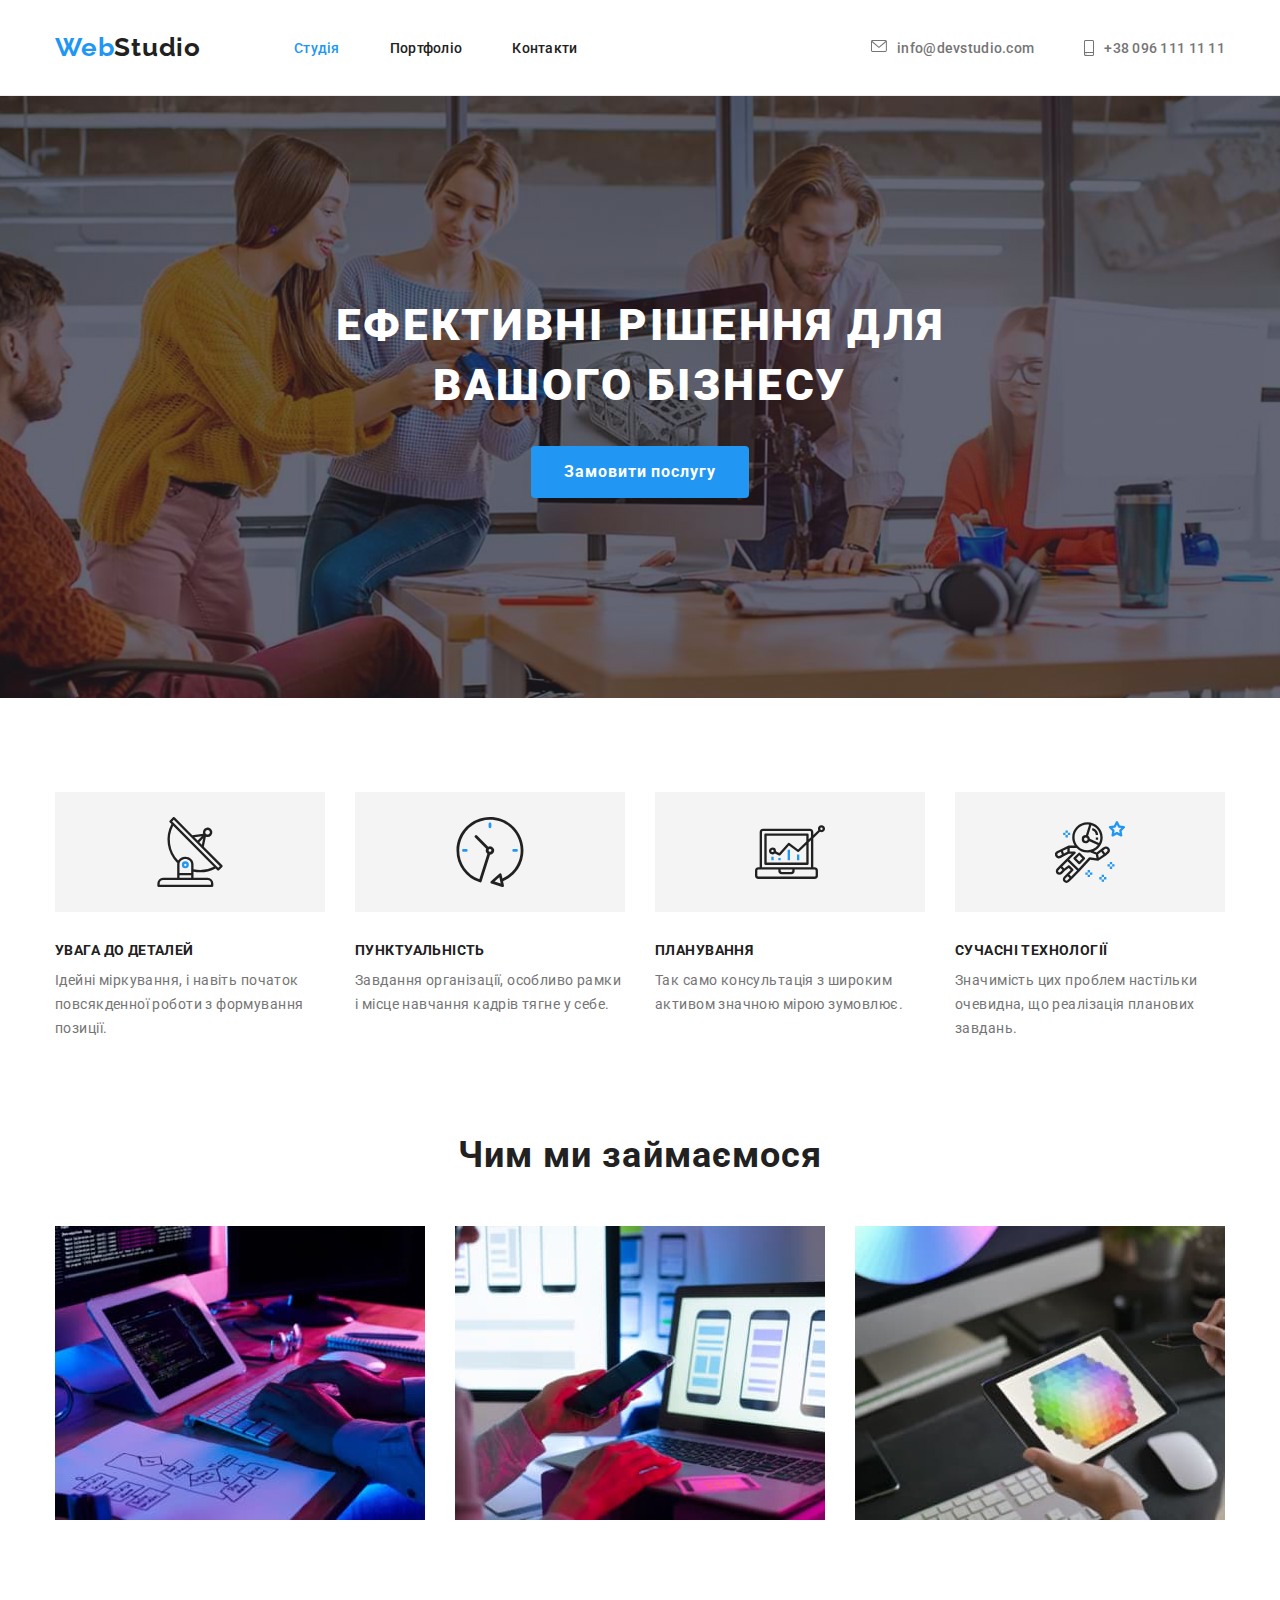
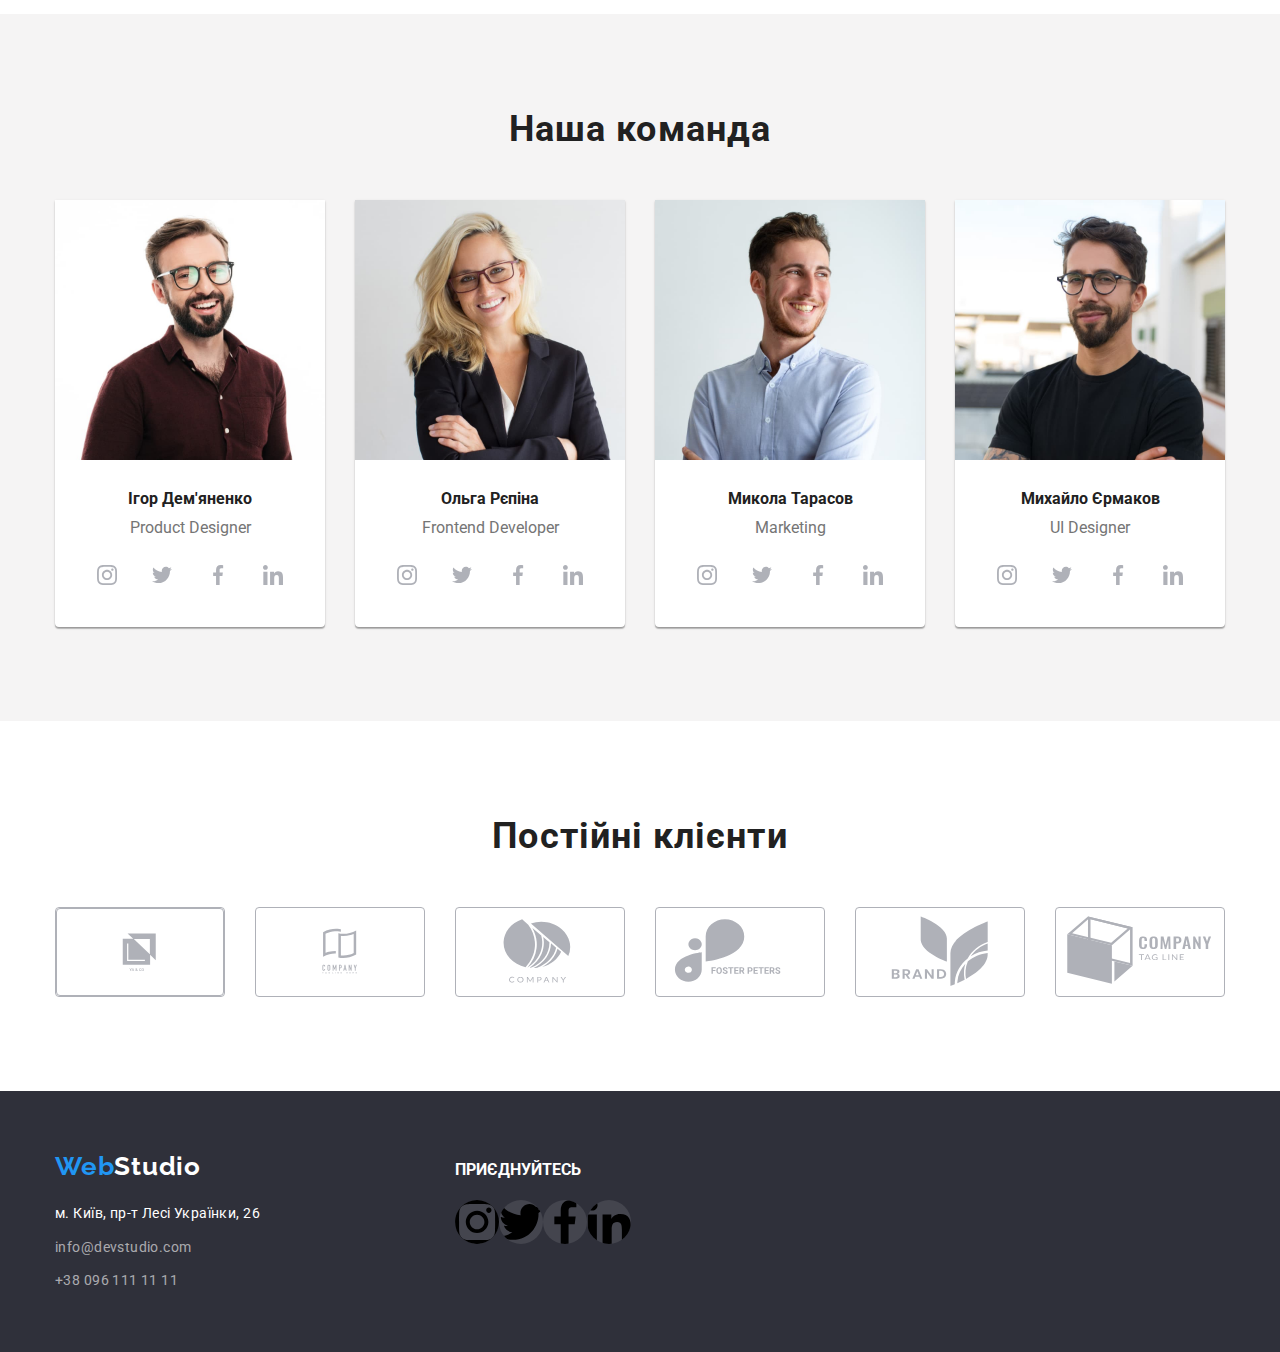
==== index.html @ d8702de1 "Initial commit" ====
<!DOCTYPE html>
<html lang="uk">
  <head>
    <meta charset="UTF-8" />
    <meta http-equiv="X-UA-Compatible" content="IE=edge" />
    <meta name="viewport" content="width=device-width, initial-scale=1.0" />
    <title>Студія</title>
    <link rel="preconnect" href="https://fonts.googleapis.com" />
    <link rel="preconnect" href="https://fonts.gstatic.com" crossorigin />
    <link
      href="https://fonts.googleapis.com/css2?family=Raleway:wght@700&family=Roboto:wght@400;500;700;900&display=swap"
      rel="stylesheet"
    />
    <link rel="stylesheet" href="https://cdnjs.cloudflare.com/ajax/libs/modern-normalize/1.1.0/modern-normalize.min.css"/>
    <link rel="stylesheet" href="./css/styles.css"/>
  </head>
  <body>
    <header>
      <!--navigation with logo, portfolio, contacts-->
        <div class="nav-list-flex container">
            <nav class="nav-list-flex">
            <a href="./index.html" class="webstudio-link">Web<span class="span-studio">Studio</span></a>
            <ul class="nav-list">
                <li class="item"><a href="./index.html" class="link current">Студія</a></li>
                <li class="item"><a href="./portfolio.html" class="link">Портфоліо</a></li>
                <li class="item"><a href="#" class="link">Контакти</a></li>
            </ul>
            </nav>
            <ul class="info-list-contacts">
                <li class="item"><a href="mailto:info@devstudio.com" class="contacts">
                    <svg class="contacs-svg" width="16" height="12">
                        <use href="./images/nav-sprite.svg#icon-e-mail"></use>
                    </svg>info@devstudio.com</a>
                </li>
                <li class="item"><a href="tel:+380961111111" class="contacts">
                    <svg class="contacs-svg" width="10" height="16">
                        <use href="./images/nav-sprite.svg#icon-phone"></use>
                    </svg>+38 096 111 11 11</a>
                </li>
            </ul>
        </div>
    </header>
    <!--main page including first slide with button, our benefits, what do we do, our team-->
    <main>
      <!--first slide with button "order services"-->
      <section class="hero">  
                <div class="container">
                        <h1 class="hero-title">Ефективні рішення для вашого бізнесу</h1>
                        <button class="hero-button" type="button">Замовити послугу</button>
                </div>     
        </section>
      <!--our benefits-->
      <section class="section">
        <div class="container">
          <h2 class="visually-hidden">Переваги</h2>
          <ul class="featueres list">
             <li class="item">
                <div class="quality antenna">  
                    <h3 class="featueres-title">Увага до деталей</h3>
                    <p class="featueres-link">
                    Ідейні міркування, і навіть початок повсякденної роботи з формування позиції.
                    </p>
                </div>    
            </li>
                
            <li class="item">
                <div class="quality clock">
                    <h3 class="featueres-title">Пунктуальність</h3>
                    <p class="featueres-link">
                    Завдання організації, особливо рамки і місце навчання кадрів
                    тягне у себе.
                    </p>
                </div>        
            </li>
            <li class="item">
                <div class="quality diagram">
                    <h3 class="featueres-title">Планування</h3>
                    <p class="featueres-link">
                    Так само консультація з широким активом значною мірою зумовлює.
                    </p>
                </div>    
            </li>
            <li class="item">
                <div class="quality astronaut">
                    <h3 class="featueres-title">Сучасні технології</h3>
                    <p class="featueres-link">
                    Значимість цих проблем настільки очевидна, що реалізація
                    планових завдань.
                    </p>
                </div>    
            </li>
          </ul>
        </div>
      </section>
      <!--what do we do-->
      <section class="section specificity">
        <div class="container">
          <h2 class="specificity">Чим ми займаємося</h2>
          <ul class="specif list">
            <li class="item">
              <img src="./images/prog_on_notebook.jpg" alt="Людина програмує" width="370" height="294"/>
            </li>
            <li class="item">
              <img src="./images/phone_and_notebook.jpg" alt="Людина обирає дизайн додатка для відображення на смартфоні" width="370" height="294"/>
            </li>
            <li class="item">
              <img src="./images/design_tablet.jpg" alt="Людина обирає колір з палітри на планшеті" width="370" height="294"/>
            </li>
          </ul>
        </div>
      </section>
      <!--our team-->
      <section class="section team-bg">
        <div class="container">
          <h2 class="team">Наша команда</h2>
          <ul class="all-team list">
            <li class="item">
              <img
                src="./images/igor.jpg"
                alt="фото Ігоря Дем'яненко"
                width="270"
                height="260"/>
                <div class="team-card">
                  <h3 class="name-title">Ігор Дем'яненко</h3>
                  <p class="position-title">Product Designer</p>
                    <ul class="svg-social-links">
                        <li>  
                            <a href="#" class="social-links">
                                <svg viewBox="0 0 100 100" width="20"  class="soc-links-svg">
                                    <use xLink:href="./images/sprite.svg#icon-instagram"></use>
                                </svg>
                            </a>
                        </li>
                        <li>  
                            <a href="#" class="social-links">
                                <svg viewBox="0 0 100 100" width="20"  class="soc-links-svg">
                                    <use xLink:href="./images/sprite.svg#icon-twitter"></use>
                                </svg>
                            </a>
                        </li>
                        <li>  
                            <a href="#" class="social-links">
                                <svg viewBox="0 0 100 100" width="20"  class="soc-links-svg">
                                    <use xLink:href="./images/sprite.svg#icon-facebook"></use>
                                </svg>
                            </a>
                        </li>
                        <li>  
                            <a href="#" class="social-links">
                                <svg viewBox="0 0 100 100" width="20"  class="soc-links-svg">
                                    <use xLink:href="./images/sprite.svg#icon-linkedin"></use>
                                </svg>
                            </a>
                        </li>
                    </ul>
                </div>
            </li>
            <li class="item">
              <img
                src="./images/olga.jpg"
                alt="фото Ольги Рєпіної"
                width="270"
                height="260"/>
                <div class="team-card">  
                  <h3 class="name-title">Ольга Рєпіна</h3>
                    <p class="position-title">Frontend Developer</p>
                    <ul class="svg-social-links">
                      <li>  
                            <a href="#" class="social-links">
                                <svg viewBox="0 0 100 100" width="20"  class="soc-links-svg">
                                    <use xLink:href="./images/sprite.svg#icon-instagram"></use>
                                </svg>
                            </a>
                        </li>
                        <li>  
                        <a href="#" class="social-links">
                            <svg viewBox="0 0 100 100" width="20"  class="soc-links-svg">
                              <use xLink:href="./images/sprite.svg#icon-twitter"></use>
                            </svg>
                        </a>
                        </li>
                        <li>  
                        <a href="#" class="social-links">
                            <svg viewBox="0 0 100 100" width="20"  class="soc-links-svg">
                                <use xLink:href="./images/sprite.svg#icon-facebook"></use>
                            </svg>
                        </a>
                        </li>
                        <li>  
                            <a href="#" class="social-links">
                                <svg viewBox="0 0 100 100" width="20"  class="soc-links-svg">
                                <use xLink:href="./images/sprite.svg#icon-linkedin"></use>
                                </svg>
                            </a>
                        </li>
                    </ul>
                </div>
            </li>
            <li class="item">
              <img
                src="./images/mykola.jpg"
                alt="фото Миколи Тарасова"
                width="270"
                height="260"/>
                <div class="team-card"> 
                    <h3 class="name-title">Микола Тарасов</h3>
                    <p class="position-title">Marketing</p>
                    <ul class="svg-social-links">
                        <li>  
                              <a href="#" class="social-links">
                                  <svg viewBox="0 0 100 100" width="20"  class="soc-links-svg">
                                      <use xLink:href="./images/sprite.svg#icon-instagram"></use>
                                  </svg>
                              </a>
                        </li>
                        <li>  
                          <a href="#" class="social-links">
                              <svg viewBox="0 0 100 100" width="20"  class="soc-links-svg">
                                <use xLink:href="./images/sprite.svg#icon-twitter"></use>
                              </svg>
                          </a>
                        </li>
                        <li>  
                          <a href="#" class="social-links">
                              <svg viewBox="0 0 100 100" width="20"  class="soc-links-svg">
                                  <use xLink:href="./images/sprite.svg#icon-facebook"></use>
                              </svg>
                          </a>
                        </li>
                        <li>  
                            <a href="#" class="social-links">
                                <svg viewBox="0 0 100 100" width="20"  class="soc-links-svg">
                                <use xLink:href="./images/sprite.svg#icon-linkedin"></use>
                                </svg>
                            </a>
                        </li>
                    </ul>
                </div>
            </li>
            <li class="item">
              <img
                src="./images/mykhailo.jpg"
                alt="фото Михайла Єрмакова"
                width="270"
                height="260"/>
              <div class="team-card"> 
                <h3 class="name-title">Михайло Єрмаков</h3>
                <p class="position-title">UI Designer</p>
                <ul class="svg-social-links">
                    <li>  
                          <a href="#" class="social-links">
                              <svg viewBox="0 0 100 100" width="20"  class="soc-links-svg">
                                  <use xLink:href="./images/sprite.svg#icon-instagram"></use>
                              </svg>
                          </a>
                    </li>
                    <li>  
                      <a href="#" class="social-links">
                          <svg viewBox="0 0 100 100" width="20"  class="soc-links-svg">
                            <use xLink:href="./images/sprite.svg#icon-twitter"></use>
                          </svg>
                      </a>
                    </li>
                    <li>  
                      <a href="#" class="social-links">
                          <svg viewBox="0 0 100 100" width="20"  class="soc-links-svg">
                              <use xLink:href="./images/sprite.svg#icon-facebook"></use>
                          </svg>
                      </a>
                    </li>
                    <li>  
                        <a href="#" class="social-links">
                            <svg viewBox="0 0 100 100" width="20"  class="soc-links-svg">
                            <use xLink:href="./images/sprite.svg#icon-linkedin"></use>
                            </svg>
                        </a>
                    </li>
                </ul>
              </div> 
            </li>
          </ul>
        </div>
      </section>
    </main>
    <!--our clients--> 
    <section class="clients">
        <div class="container">
            <h2 class="clients-title">Постійні клієнти</h2>
            <ul class="clients-list">
                <li class="clients-item">
                    <a href="#" class="link clients-link">
                        <svg viewBox="0 0 100 100" width="170" height="92" class="link clients-link">
                            <use xLink:href="./images/sprite_companis.svg#icon-logo"></use>
                        </svg>
                    </a>
                </li>
                <li class="clients-item">
                    <a href="#" class="link clients-link">
                        <svg viewBox="0 0 100 100" width="170" height="92" class="">
                            <use xLink:href="./images/sprite_companis.svg#icon-logo-1"></use>
                        </svg>
                    </a>
                </li>
                <li class="clients-item">
                    <a href="#" class="link clients-link">
                        <svg class="clients-svg" width="170" height="92">
                            <use href="./images/sprite_companis.svg#icon-logo-2"></use>
                        </svg>
                    </a>
                </li>
                <li class="clients-item">
                    <a href="#" class="link clients-link">
                        <svg class="clients-svg" width="170" height="92">
                            <use href="./images/sprite_companis.svg#icon-logo-3"></use>
                        </svg>
                    </a>
                </li>
                <li class="clients-item">
                    <a href="#" class="link clients-link">
                        <svg class="clients-svg" width="170" height="92">
                            <use href="./images/sprite_companis.svg#icon-logo-4"></use>
                        </svg>
                    </a>
                </li>
                <li class="clients-item">
                    <a href="#" class="link clients-link">
                        <svg class="clients-svg" width="170" height="92">
                            <use href="./images/sprite_companis.svg#icon-logo-5"></use>
                        </svg>
                    </a>
                </li>

            </ul>
        </div>
    </section>
    <!--footer with logo, address, contacts-->
    <footer class="footer">
        <div class="container footer-container">
            <div class="container-footer-adress">
                <a href="./index.html" class="webstudio-button">Web<span class="span-studio-button">Studio</span></a>
                <address class="adress-list">
                    <ul class="list">
                        <li><a href="https://goo.gl/maps/CPtrU1FHBa2aNyZL9" class="footer-list-item" target="_blank" rel="noopener noreferrer nofollow">
                        м. Київ, пр-т Лесі Українки, 26</a>
                        </li>
                        <li>
                        <a href="mailto:info@devstudio.com" class="footer-list">info@devstudio.com</a>
                        </li>
                        <li>
                        <a href="tel:+380961111111" class="footer-list">+38 096 111 11 11</a>
                        </li>
                    </ul>
                </address>
            </div>
            <div class="container-join-us">
                <p class="join-us">приєднуйтесь</p>
                <ul class="footer-networks">
                    <li>  
                        <a href="#" class="social-links">
                        <svg viewBox="0 0 100 100"  class="footer-social-links">
                        <use xLink:href="./images/sprite.svg#icon-instagram"></use>
                        </svg>
                        </a>
                    </li>
                    <li>  
                        <a href="#" class="social-links">
                        <svg viewBox="0 0 100 100" class="footer-social-links">
                        <use xLink:href="./images/sprite.svg#icon-twitter"></use>
                        </svg>
                        </a>
                    </li>
                    <li>  
                        <a href="#" class="social-links">
                        <svg viewBox="0 0 100 100"  class="footer-social-links">
                        <use xLink:href="./images/sprite.svg#icon-facebook"></use>
                        </svg>
                        </a>
                    </li>
                    <li>  
                        <a href="#" class="social-links">
                        <svg viewBox="0 0 100 100"  class="footer-social-links">
                        <use xLink:href="./images/sprite.svg#icon-linkedin"></use>
                        </svg>
                        </a>
                    </li>
                </ul>
            </div>
        </div>        
    </footer>
  </body>
</html>
---- css/styles.css ----
:root {
   /*fonts*/
    --main-font: 'Roboto', sans-serif;
    --secondary-font: 'Raleway', sans-serif;
    /* colors */
    --link-color: #2196F3;
    --hover-color: #188CE8;
    --logo-color: #000000;
    --main-light-color: #ffffff;
    --main-dark-color: #2F303A;
    --main-font-color: #212121;
    --secondary-font-color: #757575;
    --third-font-color: rgba(255, 255, 255, 0.6);
    --portfolio-bg-color: #f5f4f4;
    --icon-color: #AFB1B8;

}


/*body css*/

body{
    font-family: Roboto, sans-serif;
}

li {
    list-style-type: none;
}
  
a {
    text-decoration: none;
}

ul {
    margin: 0;
    padding: 0;
}
  
h1,
h2,
h3,
h4,
h5,
h6,
p {
    margin: 0;
    padding: 0;
}
  
img {
    display: block;
}
  
.list {
    list-style: none;
    padding: 0;
    margin: 0;
}
  
.link {
    list-style: none;
    padding: 0;
    margin: 0;
}

header {
    border-bottom: 1px solid #ECECEC;
}

header a {
    padding-bottom: 32px;
    padding-top: 32px;
}
.container {
    width: 1200px;
    margin-left: auto;
    margin-right: auto;
    padding-left: 15px;
    padding-right: 15px;
    /*outline: 2px solid orange;*/
}

.visually-hidden {
    position: absolute;
    width: 1px;
    height: 1px;
    margin: -1px;
    border: 0;
    padding: 0;
    
    white-space: nowrap;
    clip-path: inset(100%);
    clip: rect(0 0 0 0);
    overflow: hidden;
}

/* header css*/
.webstudio-link {
    font-family: Raleway, sans-serif;
    font-weight: 700;
    font-size: 26px;
    line-height: 31px;
    letter-spacing: 0.03em;
    color: var(--link-color);
}

.span-studio {
    color: var(--main-font-color);
}

.contacts {
    justify-content: end;
    color: #757575;
    display: flex;
}

.nav-list-flex {
    display: flex;
    align-items: center;
    /*border-bottom: 1px solid #ececec;*/
}

.nav-list-flex :last-child {
    margin-right: 0;
}

.nav-list {
    display: flex;
    margin-left: 93px;
    margin-bottom: 0px;
    margin-top: 0px;
  }

.nav-list .link {
    display: block;
    padding-top: 32px;
    padding-bottom: 32px;
    font-weight: 500;
    font-size: 14px;
    line-height: 16px;
    letter-spacing: 0.02em;
    color: var(--main-font-color);
}

.nav-list .item + .item {
    margin-left: 50px;
}

.info-list-contacts .item + .item {
    margin-left: 50px;
    display: flex;
    padding-left: 0;
}

.nav-list a:hover,
.nav-list a:focus {
    color: var(--link-color);
}

.info-list-contacts {
    display: flex;
    margin: 0 auto;
}

.info-list-contacts a {
    font-weight: 500;
    font-size: 14px;
    line-height: 16px;
    letter-spacing: 0.02em;
    color: var(--secondary-font-color);
}

.info-list-contacts a:hover,
.info-list-contacts a:focus {
    color: var(--link-color);
}
.nav-list-flex .link.current {
    color: var(--link-color);
}

.overlay {
    max-width: 1600px;
    height: 600px;
    margin-left: auto;
    margin-right: auto;
    background-image: url(../images/img\ overlay.jpg);
    background-size: cover;
    background-repeat: no-repeat;
    background-position: center;
}

.contacs-svg,
.contacs-svg {
  fill: currentColor;
  background-size: auto;
  display: flex;
}

.contacs-svg:nth-child(1) {
    margin-right: 10px;
}


.hero {
    background: var(--main-dark-color);
    text-align: center;
    padding-top: 200px;
    padding-bottom: 200px;
    background-image: linear-gradient(
      to right,
      rgba(47, 48, 58, 0.4),
      rgba(47, 48, 58, 0.4)
    ),
    url("../images/overlay.jpg");
    background-position: center;
    background-repeat: no-repeat; 
    background-size: cover;
}
.hero-title {
    font-weight: 900;
    font-size: 44px;
    line-height: 1.36;
    text-align: center;
    letter-spacing: 0.06em;
    text-transform: uppercase;
    color: var(--primary-white);
    margin: 0 auto;
    color: var(--main-light-color);
    margin-bottom: 30px;
    max-width: 696px;
    height: 120px;
}
.hero-button {
    background: var(--link-color);
    color: var(--main-light-color);
    border: 1px solid transparent;
    border-radius: 4px;
    padding: 10px 32px;
    font-weight: 700;
    font-size: 16px;
    line-height: 30px;
    text-align: center;
    letter-spacing: 0.06em;
}


.section {
    padding-top: 94px;
    padding-bottom: 94px;
}
.featueres {
    display: flex;
}
.featueres .item + .item {
    margin-left: 30px;
}
.featueres .item {
    width: 270px;
    margin-right: 0px;
    padding-inline-start: 0px;
}
.featueres-title {
    margin-top: 0px;
    margin-bottom: 10px;
    font-weight: 700;
    font-size: 14px;
    line-height: 16px;
    letter-spacing: 0.03em;
    text-transform: uppercase;
    color: var(--main-font-color);
}
.featueres-link {
    font-weight: 400;
    font-size: 14px;
    line-height: 24px;
    letter-spacing: 0.03em;
    color: var(--secondary-font-color);
}

.quality {
    width: 270px;
}
  
.quality h3 {
    margin-bottom: 10px;
}
  
.qualitys:not(:last-child) {
    margin-right: 30px;
}
  
.quality::before {
    display: block;
    content: "";
    height: 120px;
    background-color: var(--portfolio-bg-color);
    background-size: 70px 70px;
    background-repeat: no-repeat;
    background-position: center;
    margin-bottom: 30px;
}
.antenna::before {
    background-image: url(../images/antenna.svg);
}
.clock::before {
    background-image: url(../images/clock.svg);
}
.diagram::before {
    background-image: url(../images/diagram.svg);
}
.astronaut::before {
    background-image: url(../images/astronaut.svg);
}

.specificity {
    margin-bottom: 50px;
    padding-top: 0;
    font-weight: 700;
    font-size: 36px;
    line-height: 42px;
    text-align: center;
    letter-spacing: 0.03em;
    color: var(--main-font-color);
}
.section.section.specificity {
    margin-bottom: 0;
}
.specif {
    display: flex;
}
  
.specif .item + .item {
    margin-left: 30px;
}
.team-bg {
    background: var(--portfolio-bg-color);
}
  
.team {
    padding-top: 0;
    margin-bottom: 50px;
    font-weight: 700;
    font-size: 36px;
    line-height: 42px;
    text-align: center;
    letter-spacing: 0.03em;
    color: var(--main-font-color);
}
.all-team {
    display: flex;
    text-align: center;
}
.all-team .item + .item {
    margin-left: 30px;
}
.all-team .item {
    background-color: var(--main-light-color);
    box-shadow: 0px 1px 3px rgba(0, 0, 0, 0.12), 0px 1px 1px rgba(0, 0, 0, 0.14),
    0px 2px 1px rgba(0, 0, 0, 0.2);
    border-radius: 0px 0px 4px 4px;
    width: 270px;
}

.name-title {
    font-family: var(--main-font);
    font-size: 16px;
    color: var(--main-font-color);
    line-height: 1.18;
    text-align: center;
    margin-bottom: 10px;
}

.position-title {
    color: var(--secondary-font-color);
}

.svg-social-links {
    display: flex;
    justify-content: space-between;
    padding-inline-start: 0px;
    margin-top: 16px;
}
.social-links {
    display: flex;
    justify-content: center;
    align-items: center;
    width: 44px;
    height: 44px;
    color: var(--icon-color);
    border-radius: 50%;
  }
  
.social-links:hover,
.social-links:focus {
    background-color: var(--link-color);
    color: var(--main-light-color);
    outline: none;
}
  
.soc-links-svg,
.soc-links-svg:hover {
    fill: currentColor;
}

.clients {
    padding-top: 94px;
    padding-bottom: 94px;
}

.clients-title {
    padding-top: 0;
   margin-bottom: 50px;
   font-weight: 700;
   font-size: 36px;
   line-height: 42px;

   text-align: center;
   letter-spacing: 0.03em;

   color: var(--main-font-color)
}
.clients-list {
    display: flex;
    flex-wrap: wrap;
    padding-inline-start: 0px;
}
  
.clients-item {
    width: 170px;
    height: 90px;
    margin-right: 30px;
    margin-bottom: 30px;
}
  
.clients-link {
    display: flex;
    align-items: center;
    justify-content: center;
    width: 100%;
    height: 100%;
    color: var(--icon-color);
    border: 1px solid var(--icon-color);
    border-radius: 4px;
}
  
.clients-item:nth-child(6n) {
    margin-right: 0px;
}
  
.clients-item:nth-last-child(-n + 6) {
    margin-bottom: 0px;
}
  
.clients-link:hover,
.clients-link:focus {
    color: var(--link-color);
    border: 1px solid var(--link-color);
    outline: none;
}
  
.clients-svg {
    fill: currentColor;
}


.team-card {
    padding: 30px 30px;
}
.team-title {
    margin-bottom: 10px;
    font-weight: 500;
    font-size: 16px;
    line-height: 19px;
    text-align: center;
    letter-spacing: 0.03em;
    color: var(--main-font-color);
}
.team-link {
    font-weight: 400;
    font-size: 16px;
    line-height: 19px;
    text-align: center;
    letter-spacing: 0.03em;
    color: var(--secondary-font-color);
}

footer {
    background: var(--main-dark-color);
    padding-top: 60px;
    padding-bottom: 60px;
}
.footer-bg a:hover,
.footer-bg a:focus {
  color: var(--link-color);
}
.webstudio-button {
    display: block;
    margin-bottom: 20px;
    font-family: Raleway, sans-serif;
    font-weight: 700;
    font-size: 26px;
    line-height: 31px;
    letter-spacing: 0.03em;
    color: var(--link-color);
}
.span-studio-button {
    color: var(--main-light-color);
}
.footer-list-item {
    display: block;
    font-style: normal;
    font-weight: 400;
    font-size: 14px;
    line-height: 1.71;
    letter-spacing: 0.03em;
    color: var(--main-light-color);
}  
.footer-list {
    display: block;
    margin-top: 9px;
    font-style: normal;
    font-weight: 400;
    font-size: 14px;
    line-height: 24px;
    letter-spacing: 0.03em;
    color: var(--third-font-color);
}

.container-join-us {
    display: block;
}
  
.join-us {
    line-height: 1.17;
    text-transform: uppercase;
    font-weight: 700;
    margin-top: 0px;
    margin-bottom: 20px;
    color: #ffffff;
  
    display: inline-block;
    
}

.footer-networks {
    display: flex;
    padding-inline-start: 0px;
    margin: 0 auto;
}
.container-footer-adress {
    width: 400px;
}

.footer-container {
    display: flex;
    align-items: baseline;
    margin-right: auto;
}

.footer-social-links {
    display: flex;
    justify-content: center;
    align-items: center;
    width: 44px;
    height: 44px;
    color: var(--link-color);
    background-color: rgba(255, 255, 255, 0.1);
    border-radius: 50%;
}
  
  .footer-social-links:hover,
  .footer-social-links:focus {
    background-color: var(--link-color);
    outline: none;
}

/*portfolio*/

.header-line {
    border: 1px solid #ececec;
}
.portfolio-projects {
    border-radius: 4px;
    display: flex;
    justify-content: center;
    margin-bottom: 50px;
}

.portfolio-link {
    min-width: 73px;
    padding: 6px 22px;
    /*box-shadow: unset;*/
    background: var(--portfolio-bg-color);
    font-weight: 500;
    font-size: 16px;
    line-height: 26px;
    text-align: center;
    letter-spacing: 0.03em;
    color: var(--main-font-color);
    border: 1px solid transparent;
    border-radius: 4px;
}
.portfolio-link:hover,
.portfolio-link:focus {
  background: var(--link-color);
  color: var(--main-light-color);
  box-shadow: 0px 3px 1px rgba(0, 0, 0, 0.1), 0px 1px 2px rgba(0, 0, 0, 0.08),
    0px 2px 2px rgba(0, 0, 0, 0.12);
  border-radius: 4px;
}

.portfolio-projects .item + .item {
  margin-left: 8px;
}  

.projects-list {
    display: flex;
    flex-wrap: wrap;
    gap: 30px;
}

.card-link {
    display: block;
    text-decoration: none;
    color: currentColor;
}
  
.card-link:hover,
.card-link:focus {
    box-shadow: 0px 1px 1px rgba(0, 0, 0, 0.12), 0px 4px 4px rgba(0, 0, 0, 0.06),
    1px 4px 6px rgba(0, 0, 0, 0.16);
    outline: none;
}

.project-container {
    padding: 20px 24px;
    border-left: 1px solid #EEEEEE;
    border-right: 1px solid #EEEEEE;
    border-bottom: 1px solid #EEEEEE;
}
.project-title {
    font-weight: 700;
    font-size: 18px;
    line-height: 2;
    letter-spacing: 0.06em;
    margin-bottom: 4px;
    color: var(--main-font-color);
}
.project-category {
    font-size: 16px;
    line-height: 1.88;
    color: var(--secondary-font-color);
}



.projects h2 {
    font-weight: 700;
    font-size: 18px;
    line-height: 36px;
    margin-bottom: 4px;
    letter-spacing: 0.06em;
    color: var(--main-font-color);
}



/*.projects {
    display: flex;
    flex-wrap: wrap;
    margin: -15px;
}
/*
.projects .item {
    width: 370px;
    display: block;
    margin: 15px;
}
.projects p {
    font-weight: 400;
    font-size: 16px;
    line-height: 30px;
    letter-spacing: 0.03em;
    color: var(--secondary-font-color);
}*/
/*.projects link {
    background: var(--main-light-color);
    box-sizing: border-box;
}*/
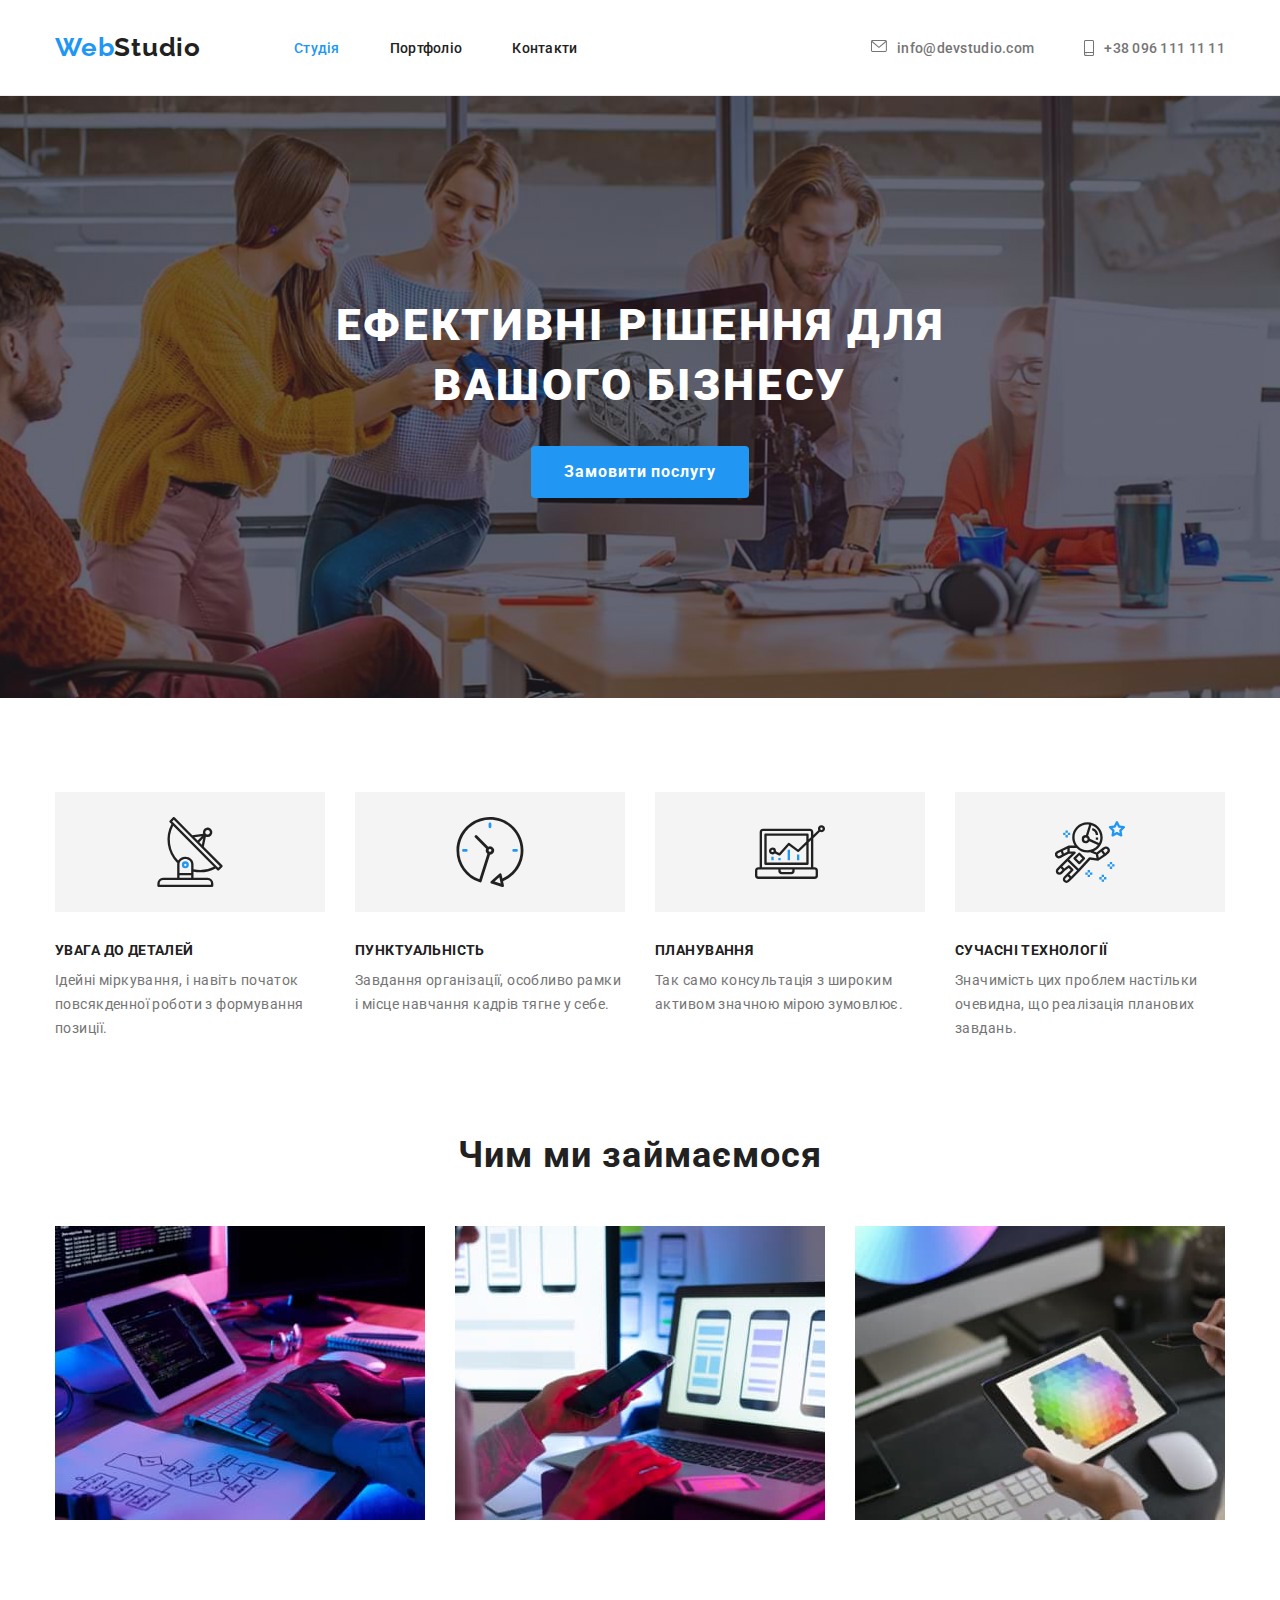
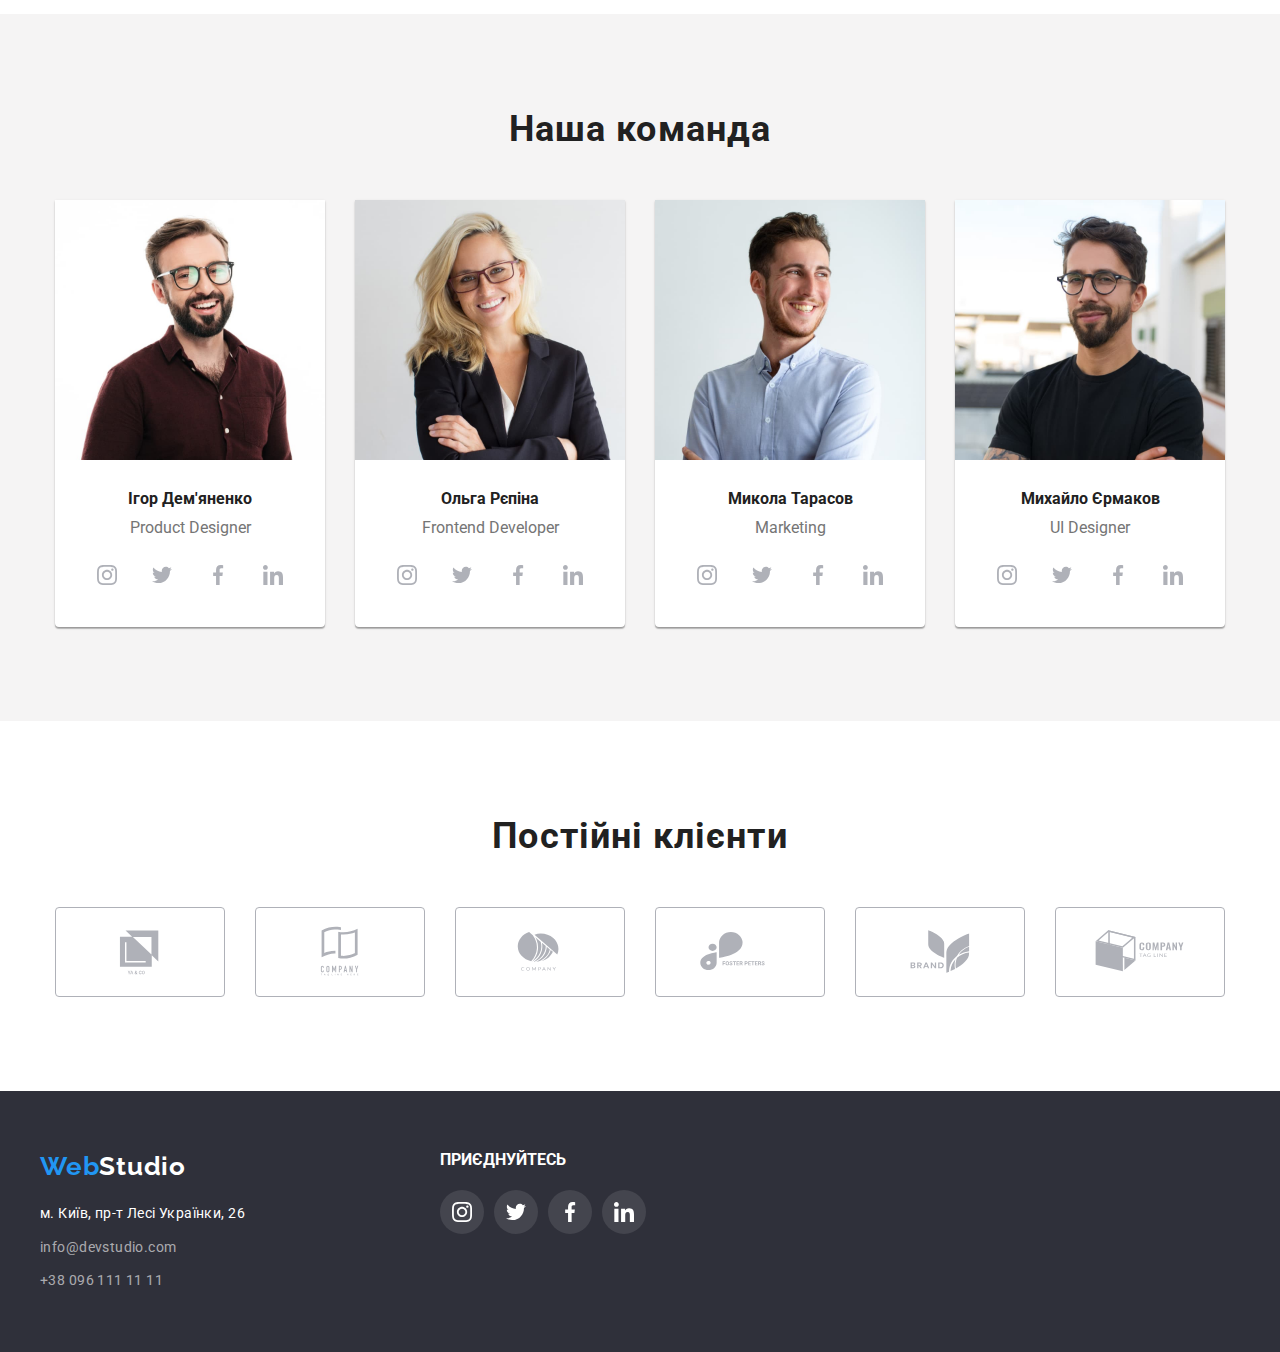
==== commit 1ca9abae: "Fix" ====
--- a/index.html
+++ b/index.html
@@ -1,6 +1,7 @@
 <!DOCTYPE html>
 <html lang="uk">
-  <head>
+
+<head>
     <meta charset="UTF-8" />
     <meta http-equiv="X-UA-Compatible" content="IE=edge" />
     <meta name="viewport" content="width=device-width, initial-scale=1.0" />
@@ -8,323 +9,310 @@
     <link rel="preconnect" href="https://fonts.googleapis.com" />
     <link rel="preconnect" href="https://fonts.gstatic.com" crossorigin />
     <link
-      href="https://fonts.googleapis.com/css2?family=Raleway:wght@700&family=Roboto:wght@400;500;700;900&display=swap"
-      rel="stylesheet"
-    />
-    <link rel="stylesheet" href="https://cdnjs.cloudflare.com/ajax/libs/modern-normalize/1.1.0/modern-normalize.min.css"/>
-    <link rel="stylesheet" href="./css/styles.css"/>
-  </head>
-  <body>
+        href="https://fonts.googleapis.com/css2?family=Raleway:wght@700&family=Roboto:wght@400;500;700;900&display=swap"
+        rel="stylesheet" />
+    <link rel="stylesheet"
+        href="https://cdnjs.cloudflare.com/ajax/libs/modern-normalize/1.1.0/modern-normalize.min.css" />
+    <link rel="stylesheet" href="./css/styles.css" />
+</head>
+
+<body>
     <header>
-      <!--navigation with logo, portfolio, contacts-->
+        <!--navigation with logo, portfolio, contacts-->
         <div class="nav-list-flex container">
             <nav class="nav-list-flex">
-            <a href="./index.html" class="webstudio-link">Web<span class="span-studio">Studio</span></a>
-            <ul class="nav-list">
-                <li class="item"><a href="./index.html" class="link current">Студія</a></li>
-                <li class="item"><a href="./portfolio.html" class="link">Портфоліо</a></li>
-                <li class="item"><a href="#" class="link">Контакти</a></li>
-            </ul>
+                <a href="./index.html" class="webstudio-link">Web<span class="span-studio">Studio</span></a>
+                <ul class="nav-list">
+                    <li class="item"><a href="./index.html" class="link current">Студія</a></li>
+                    <li class="item"><a href="./portfolio.html" class="link">Портфоліо</a></li>
+                    <li class="item"><a href="#" class="link">Контакти</a></li>
+                </ul>
             </nav>
             <ul class="info-list-contacts">
                 <li class="item"><a href="mailto:info@devstudio.com" class="contacts">
-                    <svg class="contacs-svg" width="16" height="12">
-                        <use href="./images/nav-sprite.svg#icon-e-mail"></use>
-                    </svg>info@devstudio.com</a>
+                        <svg class="contacs-svg" width="16" height="12">
+                            <use href="./images/nav-sprite.svg#icon-e-mail"></use>
+                        </svg>info@devstudio.com</a>
                 </li>
                 <li class="item"><a href="tel:+380961111111" class="contacts">
-                    <svg class="contacs-svg" width="10" height="16">
-                        <use href="./images/nav-sprite.svg#icon-phone"></use>
-                    </svg>+38 096 111 11 11</a>
+                        <svg class="contacs-svg" width="10" height="16">
+                            <use href="./images/nav-sprite.svg#icon-phone"></use>
+                        </svg>+38 096 111 11 11</a>
                 </li>
             </ul>
         </div>
     </header>
     <!--main page including first slide with button, our benefits, what do we do, our team-->
     <main>
-      <!--first slide with button "order services"-->
-      <section class="hero">  
-                <div class="container">
-                        <h1 class="hero-title">Ефективні рішення для вашого бізнесу</h1>
-                        <button class="hero-button" type="button">Замовити послугу</button>
-                </div>     
+        <!--first slide with button "order services"-->
+        <section class="hero">
+            <div class="container">
+                <h1 class="hero-title">Ефективні рішення для вашого бізнесу</h1>
+                <button class="hero-button" type="button">Замовити послугу</button>
+            </div>
         </section>
-      <!--our benefits-->
-      <section class="section">
-        <div class="container">
-          <h2 class="visually-hidden">Переваги</h2>
-          <ul class="featueres list">
-             <li class="item">
-                <div class="quality antenna">  
-                    <h3 class="featueres-title">Увага до деталей</h3>
-                    <p class="featueres-link">
-                    Ідейні міркування, і навіть початок повсякденної роботи з формування позиції.
-                    </p>
-                </div>    
-            </li>
-                
-            <li class="item">
-                <div class="quality clock">
-                    <h3 class="featueres-title">Пунктуальність</h3>
-                    <p class="featueres-link">
-                    Завдання організації, особливо рамки і місце навчання кадрів
-                    тягне у себе.
-                    </p>
-                </div>        
-            </li>
-            <li class="item">
-                <div class="quality diagram">
-                    <h3 class="featueres-title">Планування</h3>
-                    <p class="featueres-link">
-                    Так само консультація з широким активом значною мірою зумовлює.
-                    </p>
-                </div>    
-            </li>
-            <li class="item">
-                <div class="quality astronaut">
-                    <h3 class="featueres-title">Сучасні технології</h3>
-                    <p class="featueres-link">
-                    Значимість цих проблем настільки очевидна, що реалізація
-                    планових завдань.
-                    </p>
-                </div>    
-            </li>
-          </ul>
-        </div>
-      </section>
-      <!--what do we do-->
-      <section class="section specificity">
-        <div class="container">
-          <h2 class="specificity">Чим ми займаємося</h2>
-          <ul class="specif list">
-            <li class="item">
-              <img src="./images/prog_on_notebook.jpg" alt="Людина програмує" width="370" height="294"/>
-            </li>
-            <li class="item">
-              <img src="./images/phone_and_notebook.jpg" alt="Людина обирає дизайн додатка для відображення на смартфоні" width="370" height="294"/>
-            </li>
-            <li class="item">
-              <img src="./images/design_tablet.jpg" alt="Людина обирає колір з палітри на планшеті" width="370" height="294"/>
-            </li>
-          </ul>
-        </div>
-      </section>
-      <!--our team-->
-      <section class="section team-bg">
-        <div class="container">
-          <h2 class="team">Наша команда</h2>
-          <ul class="all-team list">
-            <li class="item">
-              <img
-                src="./images/igor.jpg"
-                alt="фото Ігоря Дем'яненко"
-                width="270"
-                height="260"/>
-                <div class="team-card">
-                  <h3 class="name-title">Ігор Дем'яненко</h3>
-                  <p class="position-title">Product Designer</p>
-                    <ul class="svg-social-links">
-                        <li>  
-                            <a href="#" class="social-links">
-                                <svg viewBox="0 0 100 100" width="20"  class="soc-links-svg">
-                                    <use xLink:href="./images/sprite.svg#icon-instagram"></use>
-                                </svg>
-                            </a>
-                        </li>
-                        <li>  
-                            <a href="#" class="social-links">
-                                <svg viewBox="0 0 100 100" width="20"  class="soc-links-svg">
-                                    <use xLink:href="./images/sprite.svg#icon-twitter"></use>
-                                </svg>
-                            </a>
-                        </li>
-                        <li>  
-                            <a href="#" class="social-links">
-                                <svg viewBox="0 0 100 100" width="20"  class="soc-links-svg">
-                                    <use xLink:href="./images/sprite.svg#icon-facebook"></use>
-                                </svg>
-                            </a>
-                        </li>
-                        <li>  
-                            <a href="#" class="social-links">
-                                <svg viewBox="0 0 100 100" width="20"  class="soc-links-svg">
-                                    <use xLink:href="./images/sprite.svg#icon-linkedin"></use>
-                                </svg>
-                            </a>
-                        </li>
-                    </ul>
-                </div>
-            </li>
-            <li class="item">
-              <img
-                src="./images/olga.jpg"
-                alt="фото Ольги Рєпіної"
-                width="270"
-                height="260"/>
-                <div class="team-card">  
-                  <h3 class="name-title">Ольга Рєпіна</h3>
-                    <p class="position-title">Frontend Developer</p>
-                    <ul class="svg-social-links">
-                      <li>  
-                            <a href="#" class="social-links">
-                                <svg viewBox="0 0 100 100" width="20"  class="soc-links-svg">
-                                    <use xLink:href="./images/sprite.svg#icon-instagram"></use>
-                                </svg>
-                            </a>
-                        </li>
-                        <li>  
-                        <a href="#" class="social-links">
-                            <svg viewBox="0 0 100 100" width="20"  class="soc-links-svg">
-                              <use xLink:href="./images/sprite.svg#icon-twitter"></use>
-                            </svg>
-                        </a>
-                        </li>
-                        <li>  
-                        <a href="#" class="social-links">
-                            <svg viewBox="0 0 100 100" width="20"  class="soc-links-svg">
-                                <use xLink:href="./images/sprite.svg#icon-facebook"></use>
-                            </svg>
-                        </a>
-                        </li>
-                        <li>  
-                            <a href="#" class="social-links">
-                                <svg viewBox="0 0 100 100" width="20"  class="soc-links-svg">
-                                <use xLink:href="./images/sprite.svg#icon-linkedin"></use>
-                                </svg>
-                            </a>
-                        </li>
-                    </ul>
-                </div>
-            </li>
-            <li class="item">
-              <img
-                src="./images/mykola.jpg"
-                alt="фото Миколи Тарасова"
-                width="270"
-                height="260"/>
-                <div class="team-card"> 
-                    <h3 class="name-title">Микола Тарасов</h3>
-                    <p class="position-title">Marketing</p>
-                    <ul class="svg-social-links">
-                        <li>  
-                              <a href="#" class="social-links">
-                                  <svg viewBox="0 0 100 100" width="20"  class="soc-links-svg">
-                                      <use xLink:href="./images/sprite.svg#icon-instagram"></use>
-                                  </svg>
-                              </a>
-                        </li>
-                        <li>  
-                          <a href="#" class="social-links">
-                              <svg viewBox="0 0 100 100" width="20"  class="soc-links-svg">
-                                <use xLink:href="./images/sprite.svg#icon-twitter"></use>
-                              </svg>
-                          </a>
-                        </li>
-                        <li>  
-                          <a href="#" class="social-links">
-                              <svg viewBox="0 0 100 100" width="20"  class="soc-links-svg">
-                                  <use xLink:href="./images/sprite.svg#icon-facebook"></use>
-                              </svg>
-                          </a>
-                        </li>
-                        <li>  
-                            <a href="#" class="social-links">
-                                <svg viewBox="0 0 100 100" width="20"  class="soc-links-svg">
-                                <use xLink:href="./images/sprite.svg#icon-linkedin"></use>
-                                </svg>
-                            </a>
-                        </li>
-                    </ul>
-                </div>
-            </li>
-            <li class="item">
-              <img
-                src="./images/mykhailo.jpg"
-                alt="фото Михайла Єрмакова"
-                width="270"
-                height="260"/>
-              <div class="team-card"> 
-                <h3 class="name-title">Михайло Єрмаков</h3>
-                <p class="position-title">UI Designer</p>
-                <ul class="svg-social-links">
-                    <li>  
-                          <a href="#" class="social-links">
-                              <svg viewBox="0 0 100 100" width="20"  class="soc-links-svg">
-                                  <use xLink:href="./images/sprite.svg#icon-instagram"></use>
-                              </svg>
-                          </a>
-                    </li>
-                    <li>  
-                      <a href="#" class="social-links">
-                          <svg viewBox="0 0 100 100" width="20"  class="soc-links-svg">
-                            <use xLink:href="./images/sprite.svg#icon-twitter"></use>
-                          </svg>
-                      </a>
-                    </li>
-                    <li>  
-                      <a href="#" class="social-links">
-                          <svg viewBox="0 0 100 100" width="20"  class="soc-links-svg">
-                              <use xLink:href="./images/sprite.svg#icon-facebook"></use>
-                          </svg>
-                      </a>
-                    </li>
-                    <li>  
-                        <a href="#" class="social-links">
-                            <svg viewBox="0 0 100 100" width="20"  class="soc-links-svg">
-                            <use xLink:href="./images/sprite.svg#icon-linkedin"></use>
-                            </svg>
-                        </a>
-                    </li>
-                </ul>
-              </div> 
-            </li>
-          </ul>
-        </div>
-      </section>
+        <!--our benefits-->
+        <section class="section">
+            <div class="container">
+                <h2 class="visually-hidden">Переваги</h2>
+                <ul class="featueres list">
+                    <li class="item">
+                        <div class="quality antenna">
+                            <h3 class="featueres-title">Увага до деталей</h3>
+                            <p class="featueres-link">
+                                Ідейні міркування, і навіть початок повсякденної роботи з формування позиції.
+                            </p>
+                        </div>
+                    </li>
+
+                    <li class="item">
+                        <div class="quality clock">
+                            <h3 class="featueres-title">Пунктуальність</h3>
+                            <p class="featueres-link">
+                                Завдання організації, особливо рамки і місце навчання кадрів
+                                тягне у себе.
+                            </p>
+                        </div>
+                    </li>
+                    <li class="item">
+                        <div class="quality diagram">
+                            <h3 class="featueres-title">Планування</h3>
+                            <p class="featueres-link">
+                                Так само консультація з широким активом значною мірою зумовлює.
+                            </p>
+                        </div>
+                    </li>
+                    <li class="item">
+                        <div class="quality astronaut">
+                            <h3 class="featueres-title">Сучасні технології</h3>
+                            <p class="featueres-link">
+                                Значимість цих проблем настільки очевидна, що реалізація
+                                планових завдань.
+                            </p>
+                        </div>
+                    </li>
+                </ul>
+            </div>
+        </section>
+        <!--what do we do-->
+        <section class="section specificity">
+            <div class="container">
+                <h2 class="specificity">Чим ми займаємося</h2>
+                <ul class="specif list">
+                    <li class="item">
+                        <img src="./images/prog_on_notebook.jpg" alt="Людина програмує" width="370" height="294" />
+                    </li>
+                    <li class="item">
+                        <img src="./images/phone_and_notebook.jpg"
+                            alt="Людина обирає дизайн додатка для відображення на смартфоні" width="370" height="294" />
+                    </li>
+                    <li class="item">
+                        <img src="./images/design_tablet.jpg" alt="Людина обирає колір з палітри на планшеті"
+                            width="370" height="294" />
+                    </li>
+                </ul>
+            </div>
+        </section>
+        <!--our team-->
+        <section class="section team-bg">
+            <div class="container">
+                <h2 class="team">Наша команда</h2>
+                <ul class="all-team list">
+                    <li class="item">
+                        <img src="./images/igor.jpg" alt="фото Ігоря Дем'яненко" width="270" height="260" />
+                        <div class="team-card">
+                            <h3 class="name-title">Ігор Дем'яненко</h3>
+                            <p class="position-title">Product Designer</p>
+                            <ul class="svg-social-links">
+                                <li>
+                                    <a href="#" class="social-links">
+                                        <svg viewBox="0 0 100 100" width="20" class="soc-links-svg">
+                                            <use xLink:href="./images/sprite.svg#icon-instagram"></use>
+                                        </svg>
+                                    </a>
+                                </li>
+                                <li>
+                                    <a href="#" class="social-links">
+                                        <svg viewBox="0 0 100 100" width="20" class="soc-links-svg">
+                                            <use xLink:href="./images/sprite.svg#icon-twitter"></use>
+                                        </svg>
+                                    </a>
+                                </li>
+                                <li>
+                                    <a href="#" class="social-links">
+                                        <svg viewBox="0 0 100 100" width="20" class="soc-links-svg">
+                                            <use xLink:href="./images/sprite.svg#icon-facebook"></use>
+                                        </svg>
+                                    </a>
+                                </li>
+                                <li>
+                                    <a href="#" class="social-links">
+                                        <svg viewBox="0 0 100 100" width="20" class="soc-links-svg">
+                                            <use xLink:href="./images/sprite.svg#icon-linkedin"></use>
+                                        </svg>
+                                    </a>
+                                </li>
+                            </ul>
+                        </div>
+                    </li>
+                    <li class="item">
+                        <img src="./images/olga.jpg" alt="фото Ольги Рєпіної" width="270" height="260" />
+                        <div class="team-card">
+                            <h3 class="name-title">Ольга Рєпіна</h3>
+                            <p class="position-title">Frontend Developer</p>
+                            <ul class="svg-social-links">
+                                <li>
+                                    <a href="#" class="social-links">
+                                        <svg viewBox="0 0 100 100" width="20" class="soc-links-svg">
+                                            <use xLink:href="./images/sprite.svg#icon-instagram"></use>
+                                        </svg>
+                                    </a>
+                                </li>
+                                <li>
+                                    <a href="#" class="social-links">
+                                        <svg viewBox="0 0 100 100" width="20" class="soc-links-svg">
+                                            <use xLink:href="./images/sprite.svg#icon-twitter"></use>
+                                        </svg>
+                                    </a>
+                                </li>
+                                <li>
+                                    <a href="#" class="social-links">
+                                        <svg viewBox="0 0 100 100" width="20" class="soc-links-svg">
+                                            <use xLink:href="./images/sprite.svg#icon-facebook"></use>
+                                        </svg>
+                                    </a>
+                                </li>
+                                <li>
+                                    <a href="#" class="social-links">
+                                        <svg viewBox="0 0 100 100" width="20" class="soc-links-svg">
+                                            <use xLink:href="./images/sprite.svg#icon-linkedin"></use>
+                                        </svg>
+                                    </a>
+                                </li>
+                            </ul>
+                        </div>
+                    </li>
+                    <li class="item">
+                        <img src="./images/mykola.jpg" alt="фото Миколи Тарасова" width="270" height="260" />
+                        <div class="team-card">
+                            <h3 class="name-title">Микола Тарасов</h3>
+                            <p class="position-title">Marketing</p>
+                            <ul class="svg-social-links">
+                                <li>
+                                    <a href="#" class="social-links">
+                                        <svg viewBox="0 0 100 100" width="20" class="soc-links-svg">
+                                            <use xLink:href="./images/sprite.svg#icon-instagram"></use>
+                                        </svg>
+                                    </a>
+                                </li>
+                                <li>
+                                    <a href="#" class="social-links">
+                                        <svg viewBox="0 0 100 100" width="20" class="soc-links-svg">
+                                            <use xLink:href="./images/sprite.svg#icon-twitter"></use>
+                                        </svg>
+                                    </a>
+                                </li>
+                                <li>
+                                    <a href="#" class="social-links">
+                                        <svg viewBox="0 0 100 100" width="20" class="soc-links-svg">
+                                            <use xLink:href="./images/sprite.svg#icon-facebook"></use>
+                                        </svg>
+                                    </a>
+                                </li>
+                                <li>
+                                    <a href="#" class="social-links">
+                                        <svg viewBox="0 0 100 100" width="20" class="soc-links-svg">
+                                            <use xLink:href="./images/sprite.svg#icon-linkedin"></use>
+                                        </svg>
+                                    </a>
+                                </li>
+                            </ul>
+                        </div>
+                    </li>
+                    <li class="item">
+                        <img src="./images/mykhailo.jpg" alt="фото Михайла Єрмакова" width="270" height="260" />
+                        <div class="team-card">
+                            <h3 class="name-title">Михайло Єрмаков</h3>
+                            <p class="position-title">UI Designer</p>
+                            <ul class="svg-social-links">
+                                <li>
+                                    <a href="#" class="social-links">
+                                        <svg viewBox="0 0 100 100" width="20" class="soc-links-svg">
+                                            <use xLink:href="./images/sprite.svg#icon-instagram"></use>
+                                        </svg>
+                                    </a>
+                                </li>
+                                <li>
+                                    <a href="#" class="social-links">
+                                        <svg viewBox="0 0 100 100" width="20" class="soc-links-svg">
+                                            <use xLink:href="./images/sprite.svg#icon-twitter"></use>
+                                        </svg>
+                                    </a>
+                                </li>
+                                <li>
+                                    <a href="#" class="social-links">
+                                        <svg viewBox="0 0 100 100" width="20" class="soc-links-svg">
+                                            <use xLink:href="./images/sprite.svg#icon-facebook"></use>
+                                        </svg>
+                                    </a>
+                                </li>
+                                <li>
+                                    <a href="#" class="social-links">
+                                        <svg viewBox="0 0 100 100" width="20" class="soc-links-svg">
+                                            <use xLink:href="./images/sprite.svg#icon-linkedin"></use>
+                                        </svg>
+                                    </a>
+                                </li>
+                            </ul>
+                        </div>
+                    </li>
+                </ul>
+            </div>
+        </section>
     </main>
-    <!--our clients--> 
+    <!--our clients-->
     <section class="clients">
         <div class="container">
             <h2 class="clients-title">Постійні клієнти</h2>
             <ul class="clients-list">
                 <li class="clients-item">
                     <a href="#" class="link clients-link">
-                        <svg viewBox="0 0 100 100" width="170" height="92" class="link clients-link">
+                        <svg class="clients-svg" width="100" height="82">
                             <use xLink:href="./images/sprite_companis.svg#icon-logo"></use>
                         </svg>
                     </a>
                 </li>
                 <li class="clients-item">
                     <a href="#" class="link clients-link">
-                        <svg viewBox="0 0 100 100" width="170" height="92" class="">
+                        <svg class="clients-svg" width="100" height="82">
                             <use xLink:href="./images/sprite_companis.svg#icon-logo-1"></use>
                         </svg>
                     </a>
                 </li>
                 <li class="clients-item">
                     <a href="#" class="link clients-link">
-                        <svg class="clients-svg" width="170" height="92">
+                        <svg class="clients-svg" width="100" height="82">
                             <use href="./images/sprite_companis.svg#icon-logo-2"></use>
                         </svg>
                     </a>
                 </li>
                 <li class="clients-item">
                     <a href="#" class="link clients-link">
-                        <svg class="clients-svg" width="170" height="92">
+                        <svg class="clients-svg" width="100" height="82">
                             <use href="./images/sprite_companis.svg#icon-logo-3"></use>
                         </svg>
                     </a>
                 </li>
                 <li class="clients-item">
                     <a href="#" class="link clients-link">
-                        <svg class="clients-svg" width="170" height="92">
+                        <svg class="clients-svg" width="100" height="82">
                             <use href="./images/sprite_companis.svg#icon-logo-4"></use>
                         </svg>
                     </a>
                 </li>
                 <li class="clients-item">
                     <a href="#" class="link clients-link">
-                        <svg class="clients-svg" width="170" height="92">
+                        <svg class="clients-svg" width="100" height="82">
                             <use href="./images/sprite_companis.svg#icon-logo-5"></use>
                         </svg>
                     </a>
@@ -334,20 +322,21 @@
         </div>
     </section>
     <!--footer with logo, address, contacts-->
-    <footer class="footer">
+    <footer>
         <div class="container footer-container">
             <div class="container-footer-adress">
                 <a href="./index.html" class="webstudio-button">Web<span class="span-studio-button">Studio</span></a>
                 <address class="adress-list">
                     <ul class="list">
-                        <li><a href="https://goo.gl/maps/CPtrU1FHBa2aNyZL9" class="footer-list-item" target="_blank" rel="noopener noreferrer nofollow">
-                        м. Київ, пр-т Лесі Українки, 26</a>
+                        <li><a href="https://goo.gl/maps/CPtrU1FHBa2aNyZL9" class="footer-list-item" target="_blank"
+                                rel="noopener noreferrer nofollow">
+                                м. Київ, пр-т Лесі Українки, 26</a>
                         </li>
                         <li>
-                        <a href="mailto:info@devstudio.com" class="footer-list">info@devstudio.com</a>
+                            <a href="mailto:info@devstudio.com" class="footer-list">info@devstudio.com</a>
                         </li>
                         <li>
-                        <a href="tel:+380961111111" class="footer-list">+38 096 111 11 11</a>
+                            <a href="tel:+380961111111" class="footer-list">+38 096 111 11 11</a>
                         </li>
                     </ul>
                 </address>
@@ -355,37 +344,38 @@
             <div class="container-join-us">
                 <p class="join-us">приєднуйтесь</p>
                 <ul class="footer-networks">
-                    <li>  
-                        <a href="#" class="social-links">
-                        <svg viewBox="0 0 100 100"  class="footer-social-links">
-                        <use xLink:href="./images/sprite.svg#icon-instagram"></use>
-                        </svg>
+                    <li class="social-link">
+                        <a href="#" class="footer-social-links">
+                            <svg width="20" height="20" class="social-svg">
+                                <use xLink:href="./images/sprite.svg#icon-instagram"></use>
+                            </svg>
                         </a>
                     </li>
-                    <li>  
-                        <a href="#" class="social-links">
-                        <svg viewBox="0 0 100 100" class="footer-social-links">
-                        <use xLink:href="./images/sprite.svg#icon-twitter"></use>
-                        </svg>
+                    <li class="social-link">
+                        <a href="#" class="footer-social-links">
+                            <svg width="20" height="20" class="social-svg">
+                                <use xLink:href="./images/sprite.svg#icon-twitter"></use>
+                            </svg>
                         </a>
                     </li>
-                    <li>  
-                        <a href="#" class="social-links">
-                        <svg viewBox="0 0 100 100"  class="footer-social-links">
-                        <use xLink:href="./images/sprite.svg#icon-facebook"></use>
-                        </svg>
+                    <li class="social-link">
+                        <a href="#" class="footer-social-links">
+                            <svg width="20" height="20" class="social-svg">
+                                <use xLink:href="./images/sprite.svg#icon-facebook"></use>
+                            </svg>
                         </a>
                     </li>
-                    <li>  
-                        <a href="#" class="social-links">
-                        <svg viewBox="0 0 100 100"  class="footer-social-links">
-                        <use xLink:href="./images/sprite.svg#icon-linkedin"></use>
-                        </svg>
+                    <li class="social-link">
+                        <a href="#" class="footer-social-links">
+                            <svg width="20" height="20" class="social-svg">
+                                <use xLink:href="./images/sprite.svg#icon-linkedin"></use>
+                            </svg>
                         </a>
                     </li>
                 </ul>
             </div>
-        </div>        
+        </div>
     </footer>
-  </body>
+</body>
+
 </html>
--- a/css/styles.css
+++ b/css/styles.css
@@ -1,40 +1,38 @@
 :root {
-   /*fonts*/
-    --main-font: 'Roboto', sans-serif;
-    --secondary-font: 'Raleway', sans-serif;
+    /*fonts*/
+    --main-font: "Roboto", sans-serif;
+    --secondary-font: "Raleway", sans-serif;
     /* colors */
-    --link-color: #2196F3;
-    --hover-color: #188CE8;
+    --link-color: #2196f3;
+    --hover-color: #188ce8;
     --logo-color: #000000;
     --main-light-color: #ffffff;
-    --main-dark-color: #2F303A;
+    --main-dark-color: #2f303a;
     --main-font-color: #212121;
     --secondary-font-color: #757575;
     --third-font-color: rgba(255, 255, 255, 0.6);
     --portfolio-bg-color: #f5f4f4;
-    --icon-color: #AFB1B8;
-
-}
-
-
-/*body css*/
-
-body{
+    --icon-color: #afb1b8;
+  }
+  
+  /*body css*/
+  
+body {
     font-family: Roboto, sans-serif;
-}
-
+  }
+  
 li {
     list-style-type: none;
-}
+  }
   
 a {
     text-decoration: none;
-}
-
+  }
+  
 ul {
     margin: 0;
     padding: 0;
-}
+  }
   
 h1,
 h2,
@@ -45,32 +43,32 @@
 p {
     margin: 0;
     padding: 0;
-}
+  }
   
 img {
     display: block;
-}
+  }
   
 .list {
     list-style: none;
     padding: 0;
     margin: 0;
-}
+  }
   
 .link {
     list-style: none;
     padding: 0;
     margin: 0;
-}
-
+  }
+  
 header {
-    border-bottom: 1px solid #ECECEC;
-}
-
+    border-bottom: 1px solid #ececec;
+  }
+  
 header a {
     padding-bottom: 32px;
     padding-top: 32px;
-}
+  }
 .container {
     width: 1200px;
     margin-left: auto;
@@ -78,8 +76,8 @@
     padding-left: 15px;
     padding-right: 15px;
     /*outline: 2px solid orange;*/
-}
-
+  }
+  
 .visually-hidden {
     position: absolute;
     width: 1px;
@@ -87,14 +85,14 @@
     margin: -1px;
     border: 0;
     padding: 0;
-    
+  
     white-space: nowrap;
     clip-path: inset(100%);
     clip: rect(0 0 0 0);
     overflow: hidden;
-}
-
-/* header css*/
+  }
+  
+  /* header css*/
 .webstudio-link {
     font-family: Raleway, sans-serif;
     font-weight: 700;
@@ -102,35 +100,35 @@
     line-height: 31px;
     letter-spacing: 0.03em;
     color: var(--link-color);
-}
-
+  }
+  
 .span-studio {
     color: var(--main-font-color);
-}
-
+  }
+  
 .contacts {
     justify-content: end;
     color: #757575;
     display: flex;
-}
-
+  }
+  
 .nav-list-flex {
     display: flex;
     align-items: center;
     /*border-bottom: 1px solid #ececec;*/
-}
-
+  }
+  
 .nav-list-flex :last-child {
     margin-right: 0;
-}
-
+  }
+  
 .nav-list {
     display: flex;
     margin-left: 93px;
     margin-bottom: 0px;
     margin-top: 0px;
   }
-
+  
 .nav-list .link {
     display: block;
     padding-top: 32px;
@@ -140,44 +138,44 @@
     line-height: 16px;
     letter-spacing: 0.02em;
     color: var(--main-font-color);
-}
-
+  }
+  
 .nav-list .item + .item {
     margin-left: 50px;
-}
-
+  }
+  
 .info-list-contacts .item + .item {
     margin-left: 50px;
     display: flex;
     padding-left: 0;
-}
-
+  }
+  
 .nav-list a:hover,
 .nav-list a:focus {
     color: var(--link-color);
-}
-
+  }
+  
 .info-list-contacts {
     display: flex;
     margin: 0 auto;
-}
-
+  }
+  
 .info-list-contacts a {
     font-weight: 500;
     font-size: 14px;
     line-height: 16px;
     letter-spacing: 0.02em;
     color: var(--secondary-font-color);
-}
-
+  }
+  
 .info-list-contacts a:hover,
 .info-list-contacts a:focus {
     color: var(--link-color);
-}
+  }
 .nav-list-flex .link.current {
     color: var(--link-color);
-}
-
+  }
+  
 .overlay {
     max-width: 1600px;
     height: 600px;
@@ -187,35 +185,34 @@
     background-size: cover;
     background-repeat: no-repeat;
     background-position: center;
-}
-
+  }
+  
 .contacs-svg,
 .contacs-svg {
-  fill: currentColor;
-  background-size: auto;
-  display: flex;
-}
-
+    fill: currentColor;
+    background-size: auto;
+    display: flex;
+  }
+  
 .contacs-svg:nth-child(1) {
     margin-right: 10px;
-}
-
-
+  }
+  
 .hero {
     background: var(--main-dark-color);
     text-align: center;
     padding-top: 200px;
     padding-bottom: 200px;
     background-image: linear-gradient(
-      to right,
-      rgba(47, 48, 58, 0.4),
-      rgba(47, 48, 58, 0.4)
-    ),
-    url("../images/overlay.jpg");
+        to right,
+        rgba(47, 48, 58, 0.4),
+        rgba(47, 48, 58, 0.4)
+      ),
+      url("../images/overlay.jpg");
     background-position: center;
-    background-repeat: no-repeat; 
+    background-repeat: no-repeat;
     background-size: cover;
-}
+  }
 .hero-title {
     font-weight: 900;
     font-size: 44px;
@@ -229,7 +226,7 @@
     margin-bottom: 30px;
     max-width: 696px;
     height: 120px;
-}
+  }
 .hero-button {
     background: var(--link-color);
     color: var(--main-light-color);
@@ -241,24 +238,23 @@
     line-height: 30px;
     text-align: center;
     letter-spacing: 0.06em;
-}
-
-
+  }
+  
 .section {
     padding-top: 94px;
     padding-bottom: 94px;
-}
+  }
 .featueres {
     display: flex;
-}
+  }
 .featueres .item + .item {
     margin-left: 30px;
-}
+  }
 .featueres .item {
     width: 270px;
     margin-right: 0px;
     padding-inline-start: 0px;
-}
+  }
 .featueres-title {
     margin-top: 0px;
     margin-bottom: 10px;
@@ -268,26 +264,26 @@
     letter-spacing: 0.03em;
     text-transform: uppercase;
     color: var(--main-font-color);
-}
+  }
 .featueres-link {
     font-weight: 400;
     font-size: 14px;
     line-height: 24px;
     letter-spacing: 0.03em;
     color: var(--secondary-font-color);
-}
-
+  }
+  
 .quality {
     width: 270px;
-}
+  }
   
 .quality h3 {
     margin-bottom: 10px;
-}
+  }
   
 .qualitys:not(:last-child) {
     margin-right: 30px;
-}
+  }
   
 .quality::before {
     display: block;
@@ -298,21 +294,20 @@
     background-repeat: no-repeat;
     background-position: center;
     margin-bottom: 30px;
-}
+  }
 .antenna::before {
     background-image: url(../images/antenna.svg);
-}
+  }
 .clock::before {
     background-image: url(../images/clock.svg);
-}
+  }
 .diagram::before {
     background-image: url(../images/diagram.svg);
-}
+  }
 .astronaut::before {
     background-image: url(../images/astronaut.svg);
-}
-
-.specificity {
+  }
+  .specificity {
     margin-bottom: 50px;
     padding-top: 0;
     font-weight: 700;
@@ -321,20 +316,20 @@
     text-align: center;
     letter-spacing: 0.03em;
     color: var(--main-font-color);
-}
+  }
 .section.section.specificity {
     margin-bottom: 0;
-}
+  }
 .specif {
     display: flex;
-}
+  }
   
 .specif .item + .item {
     margin-left: 30px;
-}
+  }
 .team-bg {
     background: var(--portfolio-bg-color);
-}
+  }
   
 .team {
     padding-top: 0;
@@ -345,22 +340,22 @@
     text-align: center;
     letter-spacing: 0.03em;
     color: var(--main-font-color);
-}
+  }
 .all-team {
     display: flex;
     text-align: center;
-}
+  }
 .all-team .item + .item {
     margin-left: 30px;
-}
+  }
 .all-team .item {
     background-color: var(--main-light-color);
     box-shadow: 0px 1px 3px rgba(0, 0, 0, 0.12), 0px 1px 1px rgba(0, 0, 0, 0.14),
-    0px 2px 1px rgba(0, 0, 0, 0.2);
+      0px 2px 1px rgba(0, 0, 0, 0.2);
     border-radius: 0px 0px 4px 4px;
     width: 270px;
-}
-
+  }
+  
 .name-title {
     font-family: var(--main-font);
     font-size: 16px;
@@ -368,18 +363,18 @@
     line-height: 1.18;
     text-align: center;
     margin-bottom: 10px;
-}
-
+  }
+  
 .position-title {
     color: var(--secondary-font-color);
-}
-
+  }
+  
 .svg-social-links {
     display: flex;
     justify-content: space-between;
     padding-inline-start: 0px;
     margin-top: 16px;
-}
+  }
 .social-links {
     display: flex;
     justify-content: center;
@@ -395,42 +390,42 @@
     background-color: var(--link-color);
     color: var(--main-light-color);
     outline: none;
-}
+  }
   
 .soc-links-svg,
 .soc-links-svg:hover {
     fill: currentColor;
-}
-
+  }
+  
 .clients {
     padding-top: 94px;
     padding-bottom: 94px;
-}
-
+  }
+  
 .clients-title {
     padding-top: 0;
-   margin-bottom: 50px;
-   font-weight: 700;
-   font-size: 36px;
-   line-height: 42px;
-
-   text-align: center;
-   letter-spacing: 0.03em;
-
-   color: var(--main-font-color)
-}
+    margin-bottom: 50px;
+    font-weight: 700;
+    font-size: 36px;
+    line-height: 42px;
+  
+    text-align: center;
+    letter-spacing: 0.03em;
+  
+    color: var(--main-font-color);
+  }
 .clients-list {
     display: flex;
     flex-wrap: wrap;
     padding-inline-start: 0px;
-}
+  }
   
 .clients-item {
     width: 170px;
     height: 90px;
     margin-right: 30px;
     margin-bottom: 30px;
-}
+  }
   
 .clients-link {
     display: flex;
@@ -445,27 +440,26 @@
   
 .clients-item:nth-child(6n) {
     margin-right: 0px;
-}
+  }
   
 .clients-item:nth-last-child(-n + 6) {
     margin-bottom: 0px;
-}
+  }
   
 .clients-link:hover,
 .clients-link:focus {
     color: var(--link-color);
     border: 1px solid var(--link-color);
     outline: none;
-}
+  }
   
 .clients-svg {
     fill: currentColor;
-}
-
-
+  }
+  
 .team-card {
     padding: 30px 30px;
-}
+  }
 .team-title {
     margin-bottom: 10px;
     font-weight: 500;
@@ -474,7 +468,7 @@
     text-align: center;
     letter-spacing: 0.03em;
     color: var(--main-font-color);
-}
+  }
 .team-link {
     font-weight: 400;
     font-size: 16px;
@@ -482,17 +476,17 @@
     text-align: center;
     letter-spacing: 0.03em;
     color: var(--secondary-font-color);
-}
-
+  }
+  
 footer {
     background: var(--main-dark-color);
     padding-top: 60px;
     padding-bottom: 60px;
-}
+  }
 .footer-bg a:hover,
 .footer-bg a:focus {
-  color: var(--link-color);
-}
+    color: var(--link-color);
+  }
 .webstudio-button {
     display: block;
     margin-bottom: 20px;
@@ -502,10 +496,10 @@
     line-height: 31px;
     letter-spacing: 0.03em;
     color: var(--link-color);
-}
+  }
 .span-studio-button {
     color: var(--main-light-color);
-}
+  }
 .footer-list-item {
     display: block;
     font-style: normal;
@@ -514,7 +508,7 @@
     line-height: 1.71;
     letter-spacing: 0.03em;
     color: var(--main-light-color);
-}  
+  }
 .footer-list {
     display: block;
     margin-top: 9px;
@@ -524,11 +518,11 @@
     line-height: 24px;
     letter-spacing: 0.03em;
     color: var(--third-font-color);
-}
-
+  }
+  
 .container-join-us {
     display: block;
-}
+  }
   
 .join-us {
     line-height: 1.17;
@@ -539,53 +533,66 @@
     color: #ffffff;
   
     display: inline-block;
-    
-}
-
+  }
+  
 .footer-networks {
     display: flex;
     padding-inline-start: 0px;
     margin: 0 auto;
-}
+  }
+  
 .container-footer-adress {
     width: 400px;
-}
-
+  }
+  
 .footer-container {
     display: flex;
-    align-items: baseline;
-    margin-right: auto;
-}
-
+    padding-inline-start: 0px;
+    margin: 0 auto;
+  }
+  
+.social-link {
+    justify-content: space-between;
+    margin: 0 auto;
+  }
+  
+.footer-networks .social-link:not(:last-child) {
+    margin-right: 10px;
+  }
+  
 .footer-social-links {
     display: flex;
     justify-content: center;
     align-items: center;
     width: 44px;
     height: 44px;
-    color: var(--link-color);
+    color: var(--main-light-color);
     background-color: rgba(255, 255, 255, 0.1);
     border-radius: 50%;
-}
-  
-  .footer-social-links:hover,
-  .footer-social-links:focus {
+  }
+  
+.footer-social-links:hover,
+.footer-social-links:focus {
     background-color: var(--link-color);
     outline: none;
-}
-
-/*portfolio*/
-
+  }
+  
+.social-svg {
+    fill: currentColor;
+  }
+  
+  /*portfolio*/
+  
 .header-line {
     border: 1px solid #ececec;
-}
+  }
 .portfolio-projects {
     border-radius: 4px;
     display: flex;
     justify-content: center;
     margin-bottom: 50px;
-}
-
+  }
+  
 .portfolio-link {
     min-width: 73px;
     padding: 6px 22px;
@@ -599,45 +606,45 @@
     color: var(--main-font-color);
     border: 1px solid transparent;
     border-radius: 4px;
-}
+  }
 .portfolio-link:hover,
 .portfolio-link:focus {
-  background: var(--link-color);
-  color: var(--main-light-color);
-  box-shadow: 0px 3px 1px rgba(0, 0, 0, 0.1), 0px 1px 2px rgba(0, 0, 0, 0.08),
-    0px 2px 2px rgba(0, 0, 0, 0.12);
-  border-radius: 4px;
-}
-
+    background: var(--link-color);
+    color: var(--main-light-color);
+    box-shadow: 0px 3px 1px rgba(0, 0, 0, 0.1), 0px 1px 2px rgba(0, 0, 0, 0.08),
+      0px 2px 2px rgba(0, 0, 0, 0.12);
+    border-radius: 4px;
+  }
+  
 .portfolio-projects .item + .item {
-  margin-left: 8px;
-}  
-
+    margin-left: 8px;
+  }
+  
 .projects-list {
     display: flex;
     flex-wrap: wrap;
     gap: 30px;
-}
-
+  }
+  
 .card-link {
     display: block;
     text-decoration: none;
     color: currentColor;
-}
+  }
   
 .card-link:hover,
 .card-link:focus {
     box-shadow: 0px 1px 1px rgba(0, 0, 0, 0.12), 0px 4px 4px rgba(0, 0, 0, 0.06),
-    1px 4px 6px rgba(0, 0, 0, 0.16);
+      1px 4px 6px rgba(0, 0, 0, 0.16);
     outline: none;
-}
-
+  }
+  
 .project-container {
     padding: 20px 24px;
-    border-left: 1px solid #EEEEEE;
-    border-right: 1px solid #EEEEEE;
-    border-bottom: 1px solid #EEEEEE;
-}
+    border-left: 1px solid #eeeeee;
+    border-right: 1px solid #eeeeee;
+    border-bottom: 1px solid #eeeeee;
+  }
 .project-title {
     font-weight: 700;
     font-size: 18px;
@@ -645,15 +652,13 @@
     letter-spacing: 0.06em;
     margin-bottom: 4px;
     color: var(--main-font-color);
-}
+  }
 .project-category {
     font-size: 16px;
     line-height: 1.88;
     color: var(--secondary-font-color);
-}
-
-
-
+  }
+  
 .projects h2 {
     font-weight: 700;
     font-size: 18px;
@@ -661,29 +666,27 @@
     margin-bottom: 4px;
     letter-spacing: 0.06em;
     color: var(--main-font-color);
-}
-
-
-
-/*.projects {
-    display: flex;
-    flex-wrap: wrap;
-    margin: -15px;
-}
-/*
-.projects .item {
-    width: 370px;
-    display: block;
-    margin: 15px;
-}
-.projects p {
-    font-weight: 400;
-    font-size: 16px;
-    line-height: 30px;
-    letter-spacing: 0.03em;
-    color: var(--secondary-font-color);
-}*/
-/*.projects link {
-    background: var(--main-light-color);
-    box-sizing: border-box;
-}*/
+  }
+  
+  /*.projects {
+      display: flex;
+      flex-wrap: wrap;
+      margin: -15px;
+  }
+  /*
+  .projects .item {
+      width: 370px;
+      display: block;
+      margin: 15px;
+  }
+  .projects p {
+      font-weight: 400;
+      font-size: 16px;
+      line-height: 30px;
+      letter-spacing: 0.03em;
+      color: var(--secondary-font-color);
+  }*/
+  /*.projects link {
+      background: var(--main-light-color);
+      box-sizing: border-box;
+  }*/
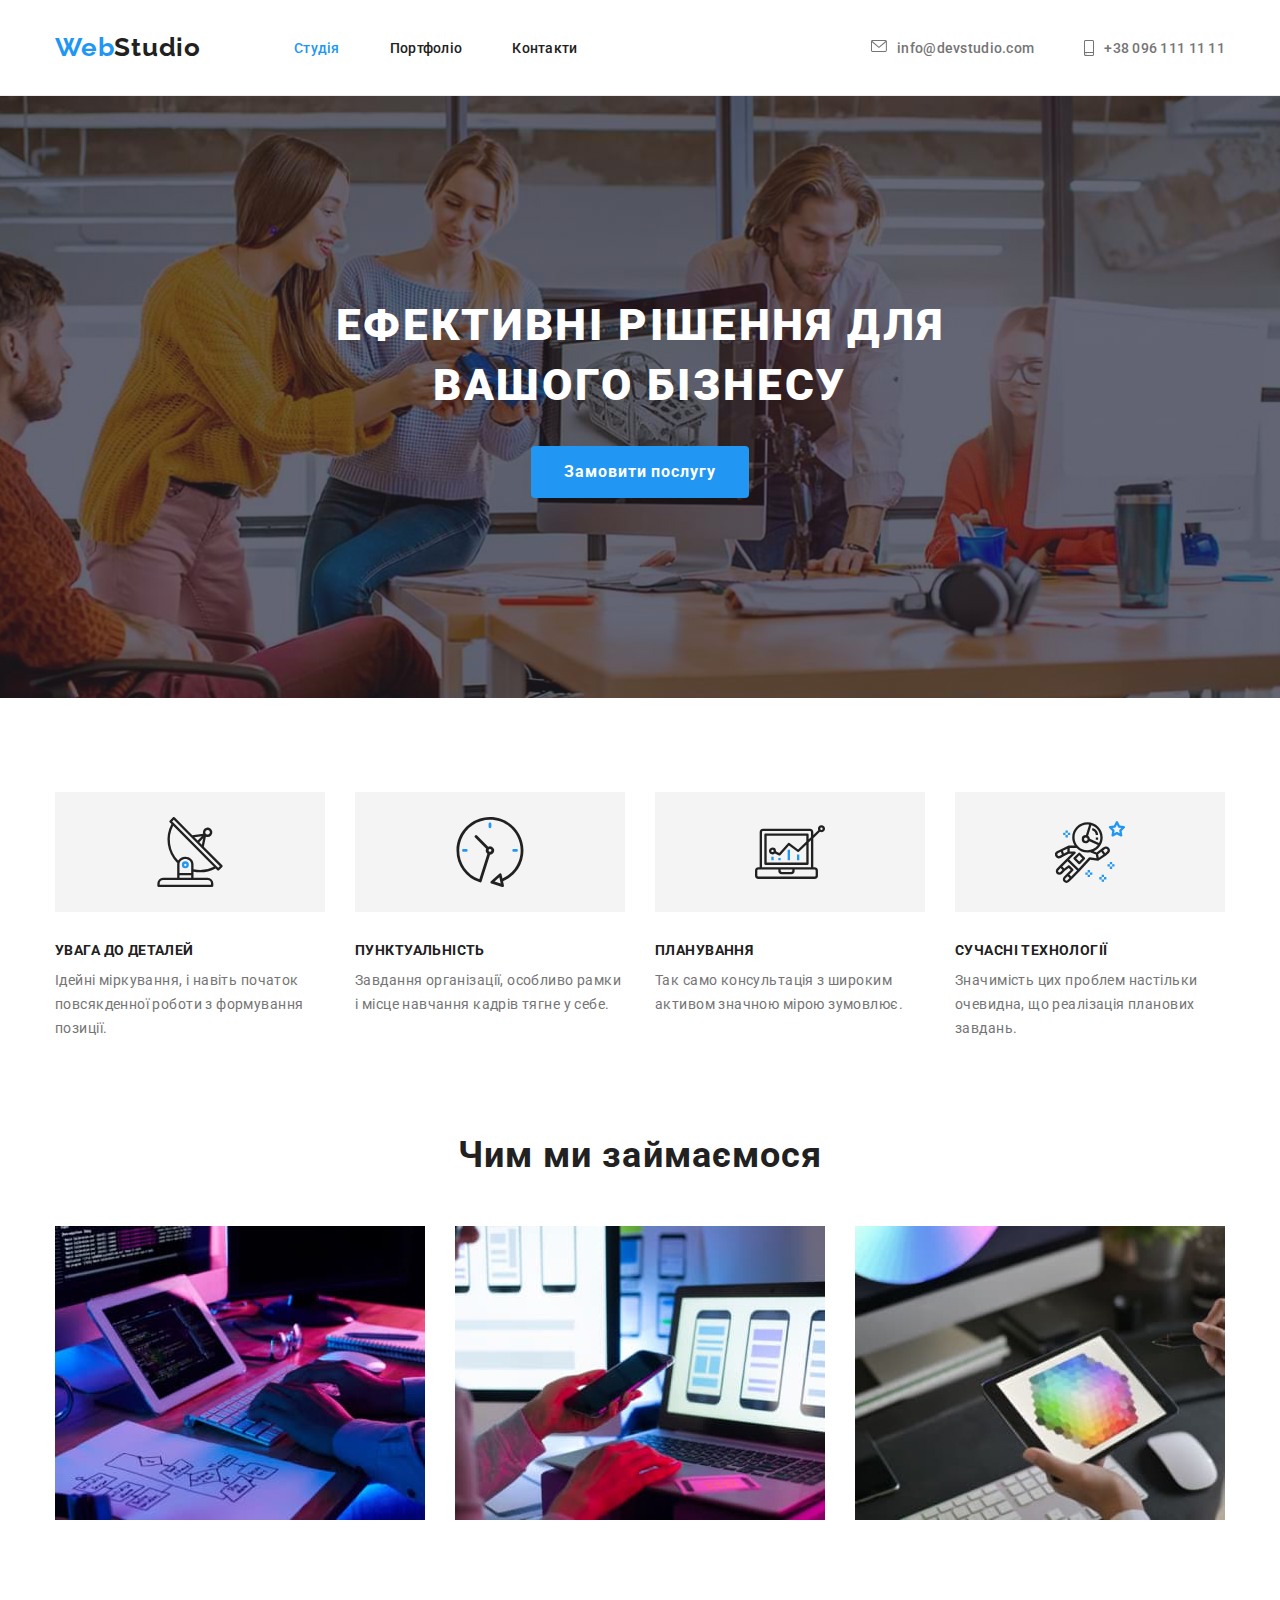
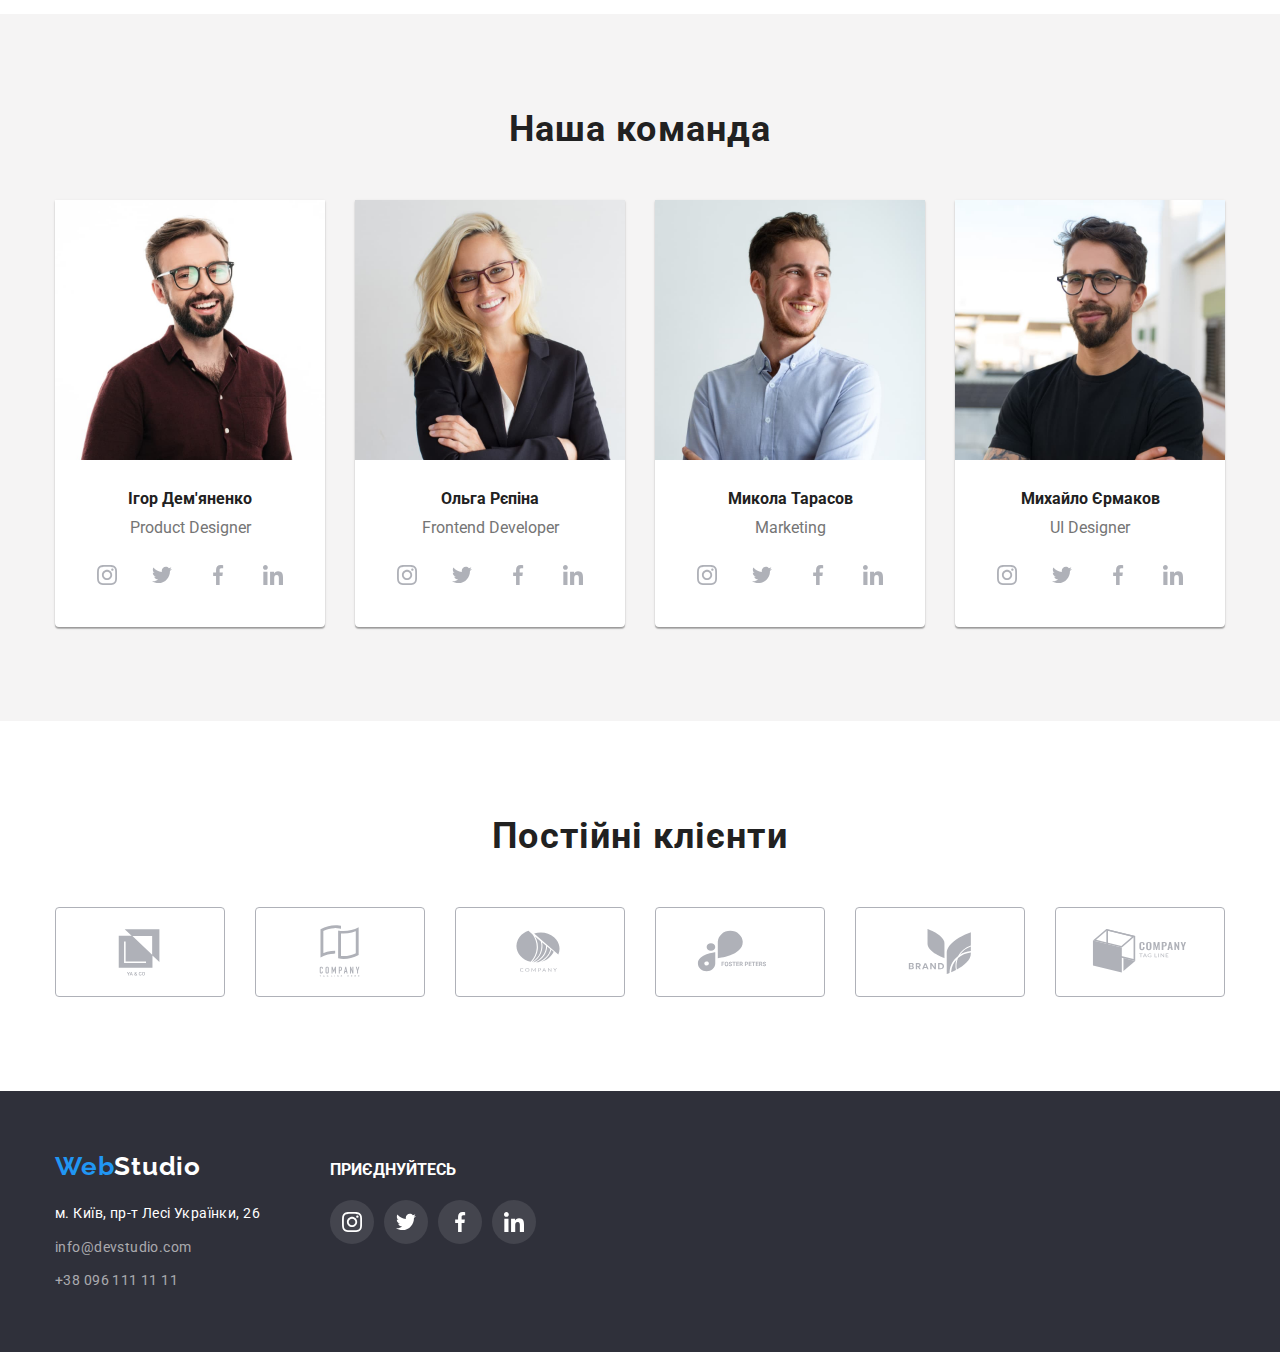
==== commit 1efab6b1: "Fix" ====
--- a/index.html
+++ b/index.html
@@ -269,58 +269,57 @@
                 </ul>
             </div>
         </section>
+        <!--our clients-->
+        <section class="clients">
+            <div class="container">
+                <h2 class="clients-title">Постійні клієнти</h2>
+                <ul class="clients-list">
+                    <li class="clients-item">
+                        <a href="#" class="link clients-link">
+                            <svg class="clients-svg" width="106" height="60">
+                                <use xLink:href="./images/sprite_companis.svg#icon-logo"></use>
+                            </svg>
+                        </a>
+                    </li>
+                    <li class="clients-item">
+                        <a href="#" class="link clients-link">
+                            <svg class="clients-svg" width="106" height="60">
+                                <use xLink:href="./images/sprite_companis.svg#icon-logo-1"></use>
+                            </svg>
+                         </a>
+                    </li>
+                    <li class="clients-item">
+                        <a href="#" class="link clients-link">
+                            <svg class="clients-svg" width="106" height="60">
+                                <use href="./images/sprite_companis.svg#icon-logo-2"></use>
+                            </svg>
+                        </a>
+                    </li>
+                    <li class="clients-item">
+                        <a href="#" class="link clients-link">
+                            <svg class="clients-svg" width="106" height="60">
+                                <use href="./images/sprite_companis.svg#icon-logo-3"></use>
+                            </svg>
+                        </a>
+                    </li>
+                    <li class="clients-item">
+                        <a href="#" class="link clients-link">
+                            <svg class="clients-svg" width="106" height="60">
+                                <use href="./images/sprite_companis.svg#icon-logo-4"></use>
+                            </svg>
+                        </a>
+                    </li>
+                    <li class="clients-item">
+                        <a href="#" class="link clients-link">
+                            <svg class="clients-svg" width="106" height="60">
+                                <use href="./images/sprite_companis.svg#icon-logo-5"></use>
+                            </svg>
+                        </a>
+                    </li>
+                </ul>
+            </div>
+        </section>
     </main>
-    <!--our clients-->
-    <section class="clients">
-        <div class="container">
-            <h2 class="clients-title">Постійні клієнти</h2>
-            <ul class="clients-list">
-                <li class="clients-item">
-                    <a href="#" class="link clients-link">
-                        <svg class="clients-svg" width="100" height="82">
-                            <use xLink:href="./images/sprite_companis.svg#icon-logo"></use>
-                        </svg>
-                    </a>
-                </li>
-                <li class="clients-item">
-                    <a href="#" class="link clients-link">
-                        <svg class="clients-svg" width="100" height="82">
-                            <use xLink:href="./images/sprite_companis.svg#icon-logo-1"></use>
-                        </svg>
-                    </a>
-                </li>
-                <li class="clients-item">
-                    <a href="#" class="link clients-link">
-                        <svg class="clients-svg" width="100" height="82">
-                            <use href="./images/sprite_companis.svg#icon-logo-2"></use>
-                        </svg>
-                    </a>
-                </li>
-                <li class="clients-item">
-                    <a href="#" class="link clients-link">
-                        <svg class="clients-svg" width="100" height="82">
-                            <use href="./images/sprite_companis.svg#icon-logo-3"></use>
-                        </svg>
-                    </a>
-                </li>
-                <li class="clients-item">
-                    <a href="#" class="link clients-link">
-                        <svg class="clients-svg" width="100" height="82">
-                            <use href="./images/sprite_companis.svg#icon-logo-4"></use>
-                        </svg>
-                    </a>
-                </li>
-                <li class="clients-item">
-                    <a href="#" class="link clients-link">
-                        <svg class="clients-svg" width="100" height="82">
-                            <use href="./images/sprite_companis.svg#icon-logo-5"></use>
-                        </svg>
-                    </a>
-                </li>
-
-            </ul>
-        </div>
-    </section>
     <!--footer with logo, address, contacts-->
     <footer>
         <div class="container footer-container">
--- a/css/styles.css
+++ b/css/styles.css
@@ -542,13 +542,13 @@
   }
   
 .container-footer-adress {
-    width: 400px;
+    margin-right: 70px;
   }
   
 .footer-container {
     display: flex;
-    padding-inline-start: 0px;
-    margin: 0 auto;
+    align-items: baseline;
+    
   }
   
 .social-link {
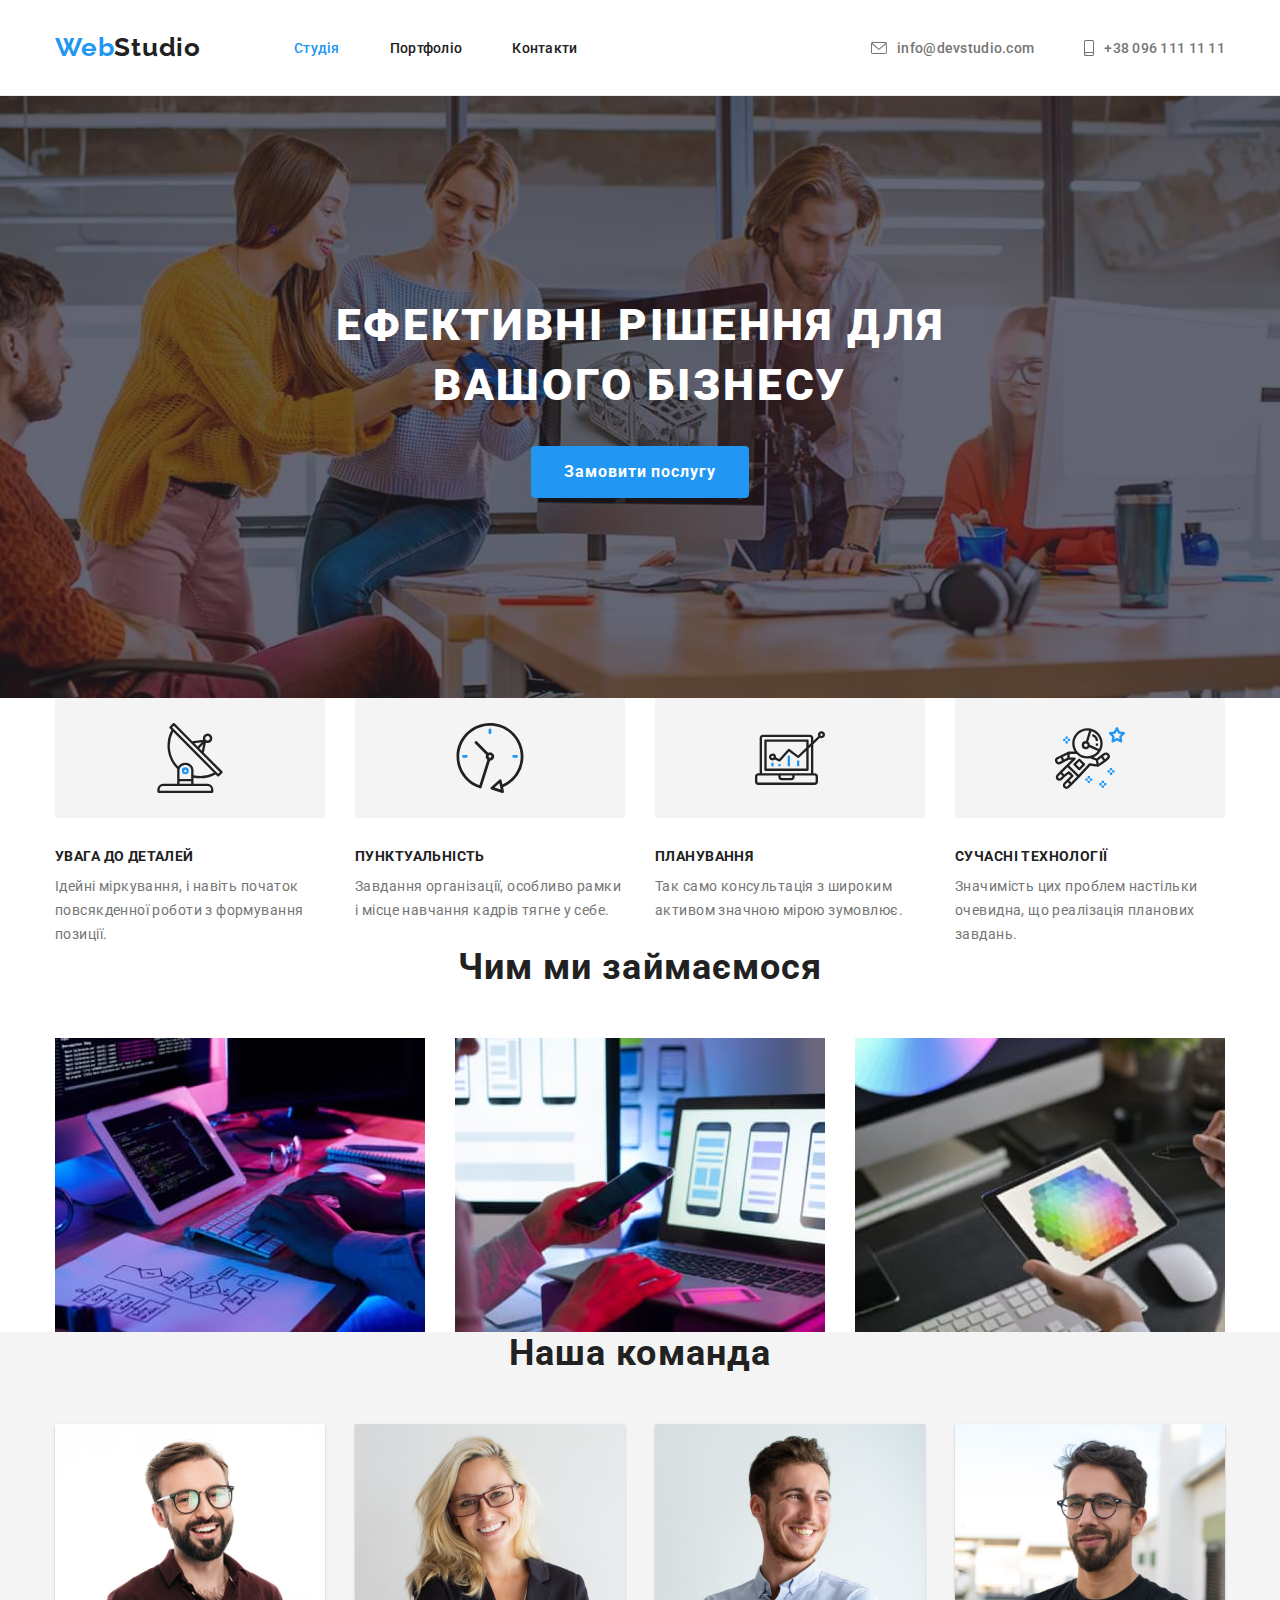
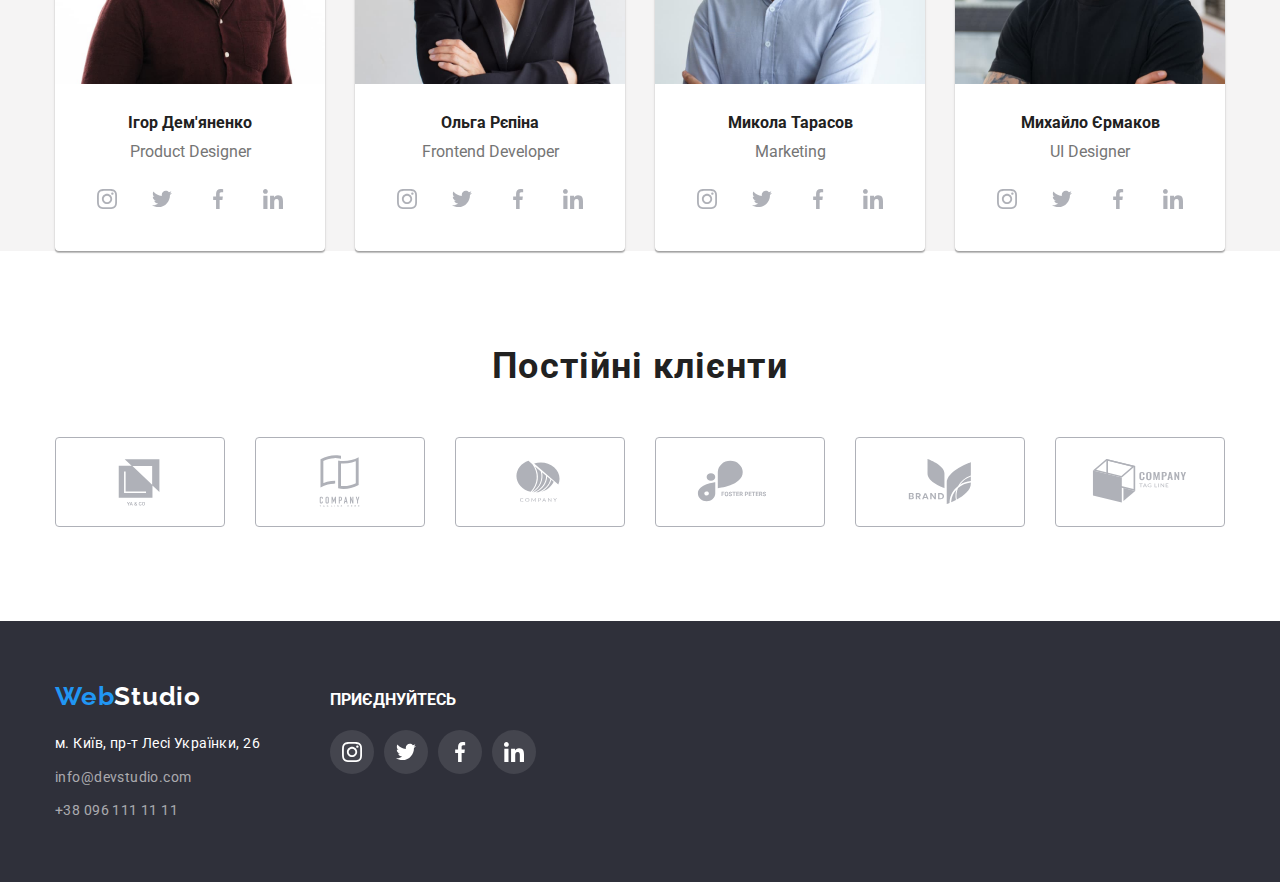
==== commit f3ff91a7: "Fix" ====
--- a/index.html
+++ b/index.html
@@ -56,40 +56,31 @@
             <div class="container">
                 <h2 class="visually-hidden">Переваги</h2>
                 <ul class="featueres list">
-                    <li class="item">
-                        <div class="quality antenna">
+                    <li class="item quality antenna">
                             <h3 class="featueres-title">Увага до деталей</h3>
                             <p class="featueres-link">
                                 Ідейні міркування, і навіть початок повсякденної роботи з формування позиції.
                             </p>
-                        </div>
-                    </li>
-
-                    <li class="item">
-                        <div class="quality clock">
+                    </li>
+                    <li class="item quality clock">
                             <h3 class="featueres-title">Пунктуальність</h3>
                             <p class="featueres-link">
                                 Завдання організації, особливо рамки і місце навчання кадрів
                                 тягне у себе.
                             </p>
-                        </div>
-                    </li>
-                    <li class="item">
-                        <div class="quality diagram">
+                    </li>
+                    <li class="item quality diagram">
                             <h3 class="featueres-title">Планування</h3>
                             <p class="featueres-link">
                                 Так само консультація з широким активом значною мірою зумовлює.
                             </p>
-                        </div>
-                    </li>
-                    <li class="item">
-                        <div class="quality astronaut">
+                    </li>
+                    <li class="item quality astronaut">
                             <h3 class="featueres-title">Сучасні технології</h3>
                             <p class="featueres-link">
                                 Значимість цих проблем настільки очевидна, що реалізація
                                 планових завдань.
                             </p>
-                        </div>
                     </li>
                 </ul>
             </div>
--- a/css/styles.css
+++ b/css/styles.css
@@ -110,6 +110,7 @@
     justify-content: end;
     color: #757575;
     display: flex;
+    align-items: center;
   }
   
 .nav-list-flex {
@@ -203,6 +204,9 @@
     text-align: center;
     padding-top: 200px;
     padding-bottom: 200px;
+    max-width: 1600px;
+    margin-left: auto;
+    margin-right: auto;
     background-image: linear-gradient(
         to right,
         rgba(47, 48, 58, 0.4),
@@ -240,21 +244,23 @@
     letter-spacing: 0.06em;
   }
   
-.section {
+/*.section {
     padding-top: 94px;
     padding-bottom: 94px;
-  }
+}*/
+
 .featueres {
     display: flex;
-  }
+}
 .featueres .item + .item {
     margin-left: 30px;
-  }
+}
 .featueres .item {
     width: 270px;
     margin-right: 0px;
     padding-inline-start: 0px;
-  }
+}
+
 .featueres-title {
     margin-top: 0px;
     margin-bottom: 10px;
@@ -264,16 +270,16 @@
     letter-spacing: 0.03em;
     text-transform: uppercase;
     color: var(--main-font-color);
-  }
+}
 .featueres-link {
     font-weight: 400;
     font-size: 14px;
     line-height: 24px;
     letter-spacing: 0.03em;
     color: var(--secondary-font-color);
-  }
-  
-.quality {
+}
+  
+.item quality {
     width: 270px;
   }
   
@@ -520,9 +526,6 @@
     color: var(--third-font-color);
   }
   
-.container-join-us {
-    display: block;
-  }
   
 .join-us {
     line-height: 1.17;
@@ -532,7 +535,6 @@
     margin-bottom: 20px;
     color: #ffffff;
   
-    display: inline-block;
   }
   
 .footer-networks {
@@ -590,6 +592,7 @@
     border-radius: 4px;
     display: flex;
     justify-content: center;
+    margin-top: 94px;
     margin-bottom: 50px;
   }
   
@@ -613,7 +616,6 @@
     color: var(--main-light-color);
     box-shadow: 0px 3px 1px rgba(0, 0, 0, 0.1), 0px 1px 2px rgba(0, 0, 0, 0.08),
       0px 2px 2px rgba(0, 0, 0, 0.12);
-    border-radius: 4px;
   }
   
 .portfolio-projects .item + .item {
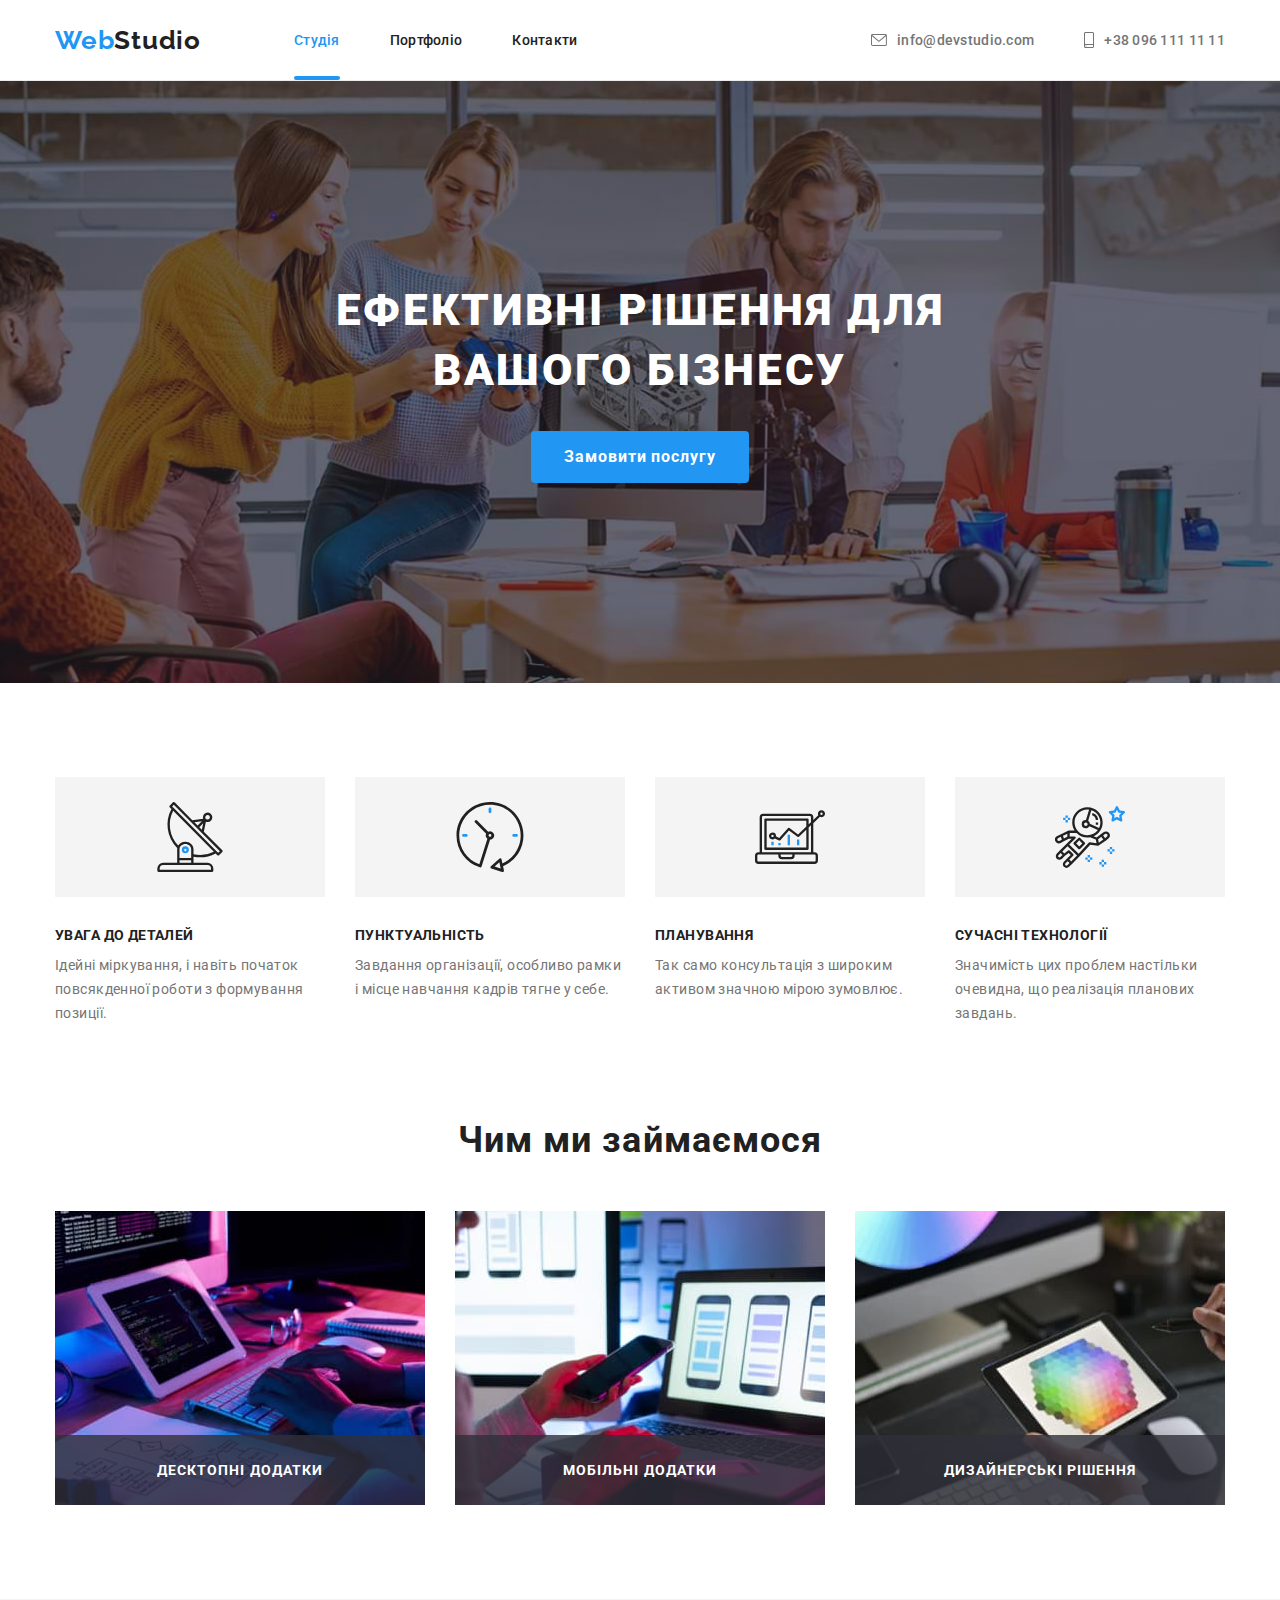
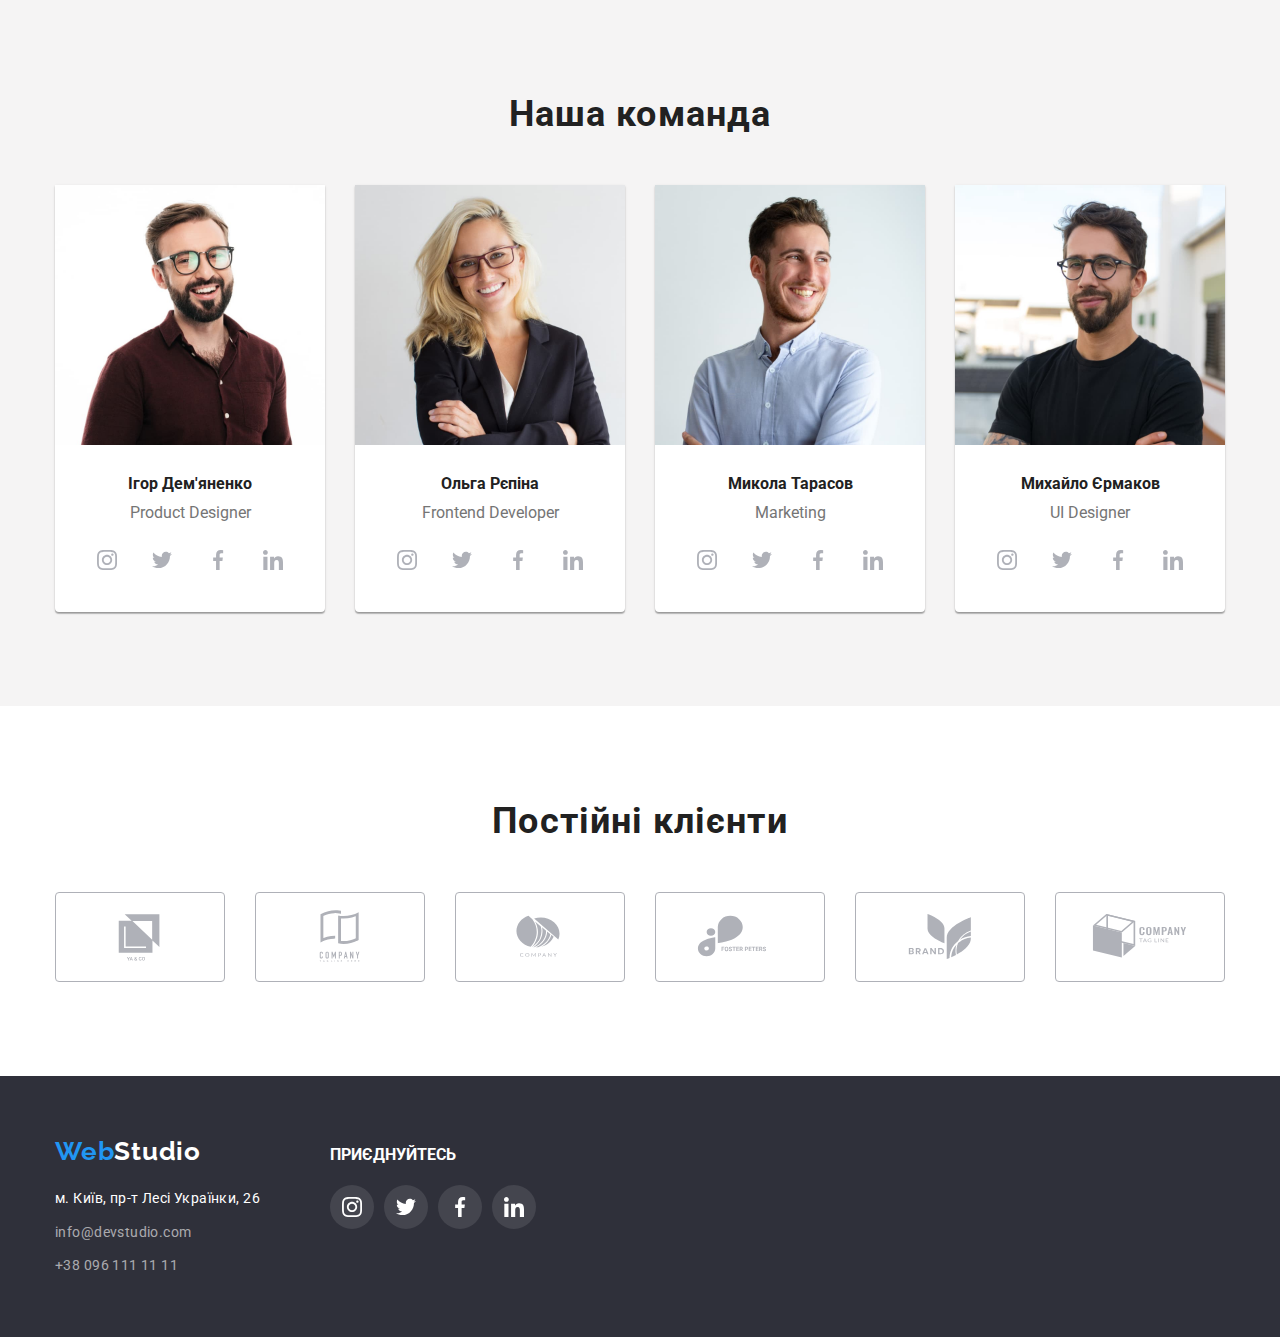
==== commit 58465400: "Summary" ====
--- a/index.html
+++ b/index.html
@@ -48,7 +48,7 @@
         <section class="hero">
             <div class="container">
                 <h1 class="hero-title">Ефективні рішення для вашого бізнесу</h1>
-                <button class="hero-button" type="button">Замовити послугу</button>
+                <button type="button" class="hero-button" data-modal-open>Замовити послугу</button>
             </div>
         </section>
         <!--our benefits-->
@@ -91,15 +91,27 @@
                 <h2 class="specificity">Чим ми займаємося</h2>
                 <ul class="specif list">
                     <li class="item">
-                        <img src="./images/prog_on_notebook.jpg" alt="Людина програмує" width="370" height="294" />
-                    </li>
-                    <li class="item">
-                        <img src="./images/phone_and_notebook.jpg"
-                            alt="Людина обирає дизайн додатка для відображення на смартфоні" width="370" height="294" />
-                    </li>
-                    <li class="item">
-                        <img src="./images/design_tablet.jpg" alt="Людина обирає колір з палітри на планшеті"
-                            width="370" height="294" />
+                        <div class="specif-box"><img src="./images/prog_on_notebook.jpg" alt="Людина програмує" width="370" height="294"/>
+                            <div class="specif-box-list">
+                                <p class="specif-box-text">Десктопні додатки</p>
+                            </div>
+                        </div>
+                    </li>
+                    <li class="item">
+                        <div class="specif-box"><img src="./images/phone_and_notebook.jpg"
+                            alt="Людина обирає дизайн додатка для відображення на смартфоні" width="370" height="294"/>
+                            <div class="specif-box-list">
+                                <p class="specif-box-text">Мобільні додатки</p>
+                            </div>
+                        </div>
+                    </li>
+                    <li class="item">
+                        <div class="specif-box"><img src="./images/design_tablet.jpg" alt="Людина обирає колір з палітри на планшеті"
+                            width="370" height="294"/>
+                            <div class="specif-box-list">
+                                <p class="specif-box-text">Дизайнерські рішення</p>
+                            </div>
+                        <div>    
                     </li>
                 </ul>
             </div>
@@ -366,6 +378,16 @@
             </div>
         </div>
     </footer>
+    <div class="backdrop is-hidden" data-modal>
+        <div class="modal">
+            <button type="button" class="button-close" data-modal-close>
+                <svg width="100%" height="100%">
+                    <use xLink:href="./images/close.svg#icon-close"></use>
+                </svg>
+            </button>
+        </div>
+    </div>
+    <script src="./js/modal.js"></script>
 </body>
 
 </html>
--- a/css/styles.css
+++ b/css/styles.css
@@ -13,6 +13,10 @@
     --third-font-color: rgba(255, 255, 255, 0.6);
     --portfolio-bg-color: #f5f4f4;
     --icon-color: #afb1b8;
+    --white: #ffffff;
+    --animation-timing: cubic-bezier(0.4, 0, 0.2, 1);
+    --specif-box-color: rgba(47, 48, 58, 0.8);
+    
   }
   
   /*body css*/
@@ -65,10 +69,11 @@
     border-bottom: 1px solid #ececec;
   }
   
-header a {
+/*header a {
     padding-bottom: 32px;
     padding-top: 32px;
-  }
+}*/
+
 .container {
     width: 1200px;
     margin-left: auto;
@@ -76,7 +81,55 @@
     padding-left: 15px;
     padding-right: 15px;
     /*outline: 2px solid orange;*/
-  }
+}
+  
+.backdrop {
+    position: fixed;
+    top: 0;
+    left: 0;
+    width: 100%;
+    height: 100%;
+    background-color: rgba(0, 0, 0, 0.2);
+    opacity: 1;
+    transition: opacity 250ms var(--animating-timing);
+}
+  
+.modal {
+    position: absolute;
+    top: 50%;
+    left: 50%;
+    transform: translate(-50%, -50%);
+    min-width: 528px;
+    min-height: 581px;
+    background: var(--white);
+    box-shadow: 0px 1px 3px rgba(0, 0, 0, 0.12), 0px 1px 1px rgba(0, 0, 0, 0.14),
+      0px 2px 1px rgba(0, 0, 0, 0.2);
+    border-radius: 4px;
+    transform: translate(-50%, -50%) scale(1);
+    transition: transform 250ms cubic-bezier(0.6, 0.14, 0.21, 1.43);
+}
+  
+.backdrop.is-hidden {
+    opacity: 0;
+    pointer-events: none;
+}
+  
+.backdrop.is-hidden .modal {
+    transform: translate(-50%, -50%) scale(0.8);
+}
+  
+.button-close {
+    position: absolute;
+    top: 8px;
+    right: 8px;
+    width: 30px;
+    height: 30px;
+    margin: 0;
+    padding: 0;
+    background-color: var(--white);
+    border: 1px solid rgba(0, 0, 0, 0.1);
+    border-radius: 50%;
+}
   
 .visually-hidden {
     position: absolute;
@@ -131,6 +184,7 @@
   }
   
 .nav-list .link {
+    position: relative;
     display: block;
     padding-top: 32px;
     padding-bottom: 32px;
@@ -140,7 +194,7 @@
     letter-spacing: 0.02em;
     color: var(--main-font-color);
   }
-  
+
 .nav-list .item + .item {
     margin-left: 50px;
   }
@@ -155,6 +209,26 @@
 .nav-list a:focus {
     color: var(--link-color);
   }
+
+.nav-list .link::after {
+    content: "";
+    display: block;
+    position: absolute;
+    top: calc(100% - 4px);
+    left: 0;
+    height: 4px;
+    width: 100%;
+    background-color: var(--link-color);
+    border-radius: 4px;
+    opacity: 0;
+}
+.nav-list .link.current,
+.nav-list .link.current::after {
+  color: var(--link-color);
+  border-radius: 2px;
+  opacity: 1;
+}
+
   
 .info-list-contacts {
     display: flex;
@@ -244,10 +318,10 @@
     letter-spacing: 0.06em;
   }
   
-/*.section {
+.section {
     padding-top: 94px;
     padding-bottom: 94px;
-}*/
+}
 
 .featueres {
     display: flex;
@@ -332,7 +406,33 @@
   
 .specif .item + .item {
     margin-left: 30px;
-  }
+}
+
+.specif-box {
+  position: relative;
+}
+
+.specif-box-list {
+  position: absolute;
+  bottom: 0;
+  left: 0;
+
+  width: 100%;
+  height: 70px;
+  padding: 27px;
+  text-align: center;
+  background-color: var(--specif-box-color);
+}
+
+.specif-box-text {
+  color: var(--main-light-color);
+  text-transform: uppercase;
+  font-weight: 700;
+  line-height: 1.14;
+  font-size: 14px;
+  line-height: 16px;
+}
+
 .team-bg {
     background: var(--portfolio-bg-color);
   }
@@ -537,7 +637,7 @@
   
   }
   
-.footer-networks {
+  .footer-networks {
     display: flex;
     padding-inline-start: 0px;
     margin: 0 auto;
@@ -592,7 +692,6 @@
     border-radius: 4px;
     display: flex;
     justify-content: center;
-    margin-top: 94px;
     margin-bottom: 50px;
   }
   
@@ -670,25 +769,3 @@
     color: var(--main-font-color);
   }
   
-  /*.projects {
-      display: flex;
-      flex-wrap: wrap;
-      margin: -15px;
-  }
-  /*
-  .projects .item {
-      width: 370px;
-      display: block;
-      margin: 15px;
-  }
-  .projects p {
-      font-weight: 400;
-      font-size: 16px;
-      line-height: 30px;
-      letter-spacing: 0.03em;
-      color: var(--secondary-font-color);
-  }*/
-  /*.projects link {
-      background: var(--main-light-color);
-      box-sizing: border-box;
-  }*/
